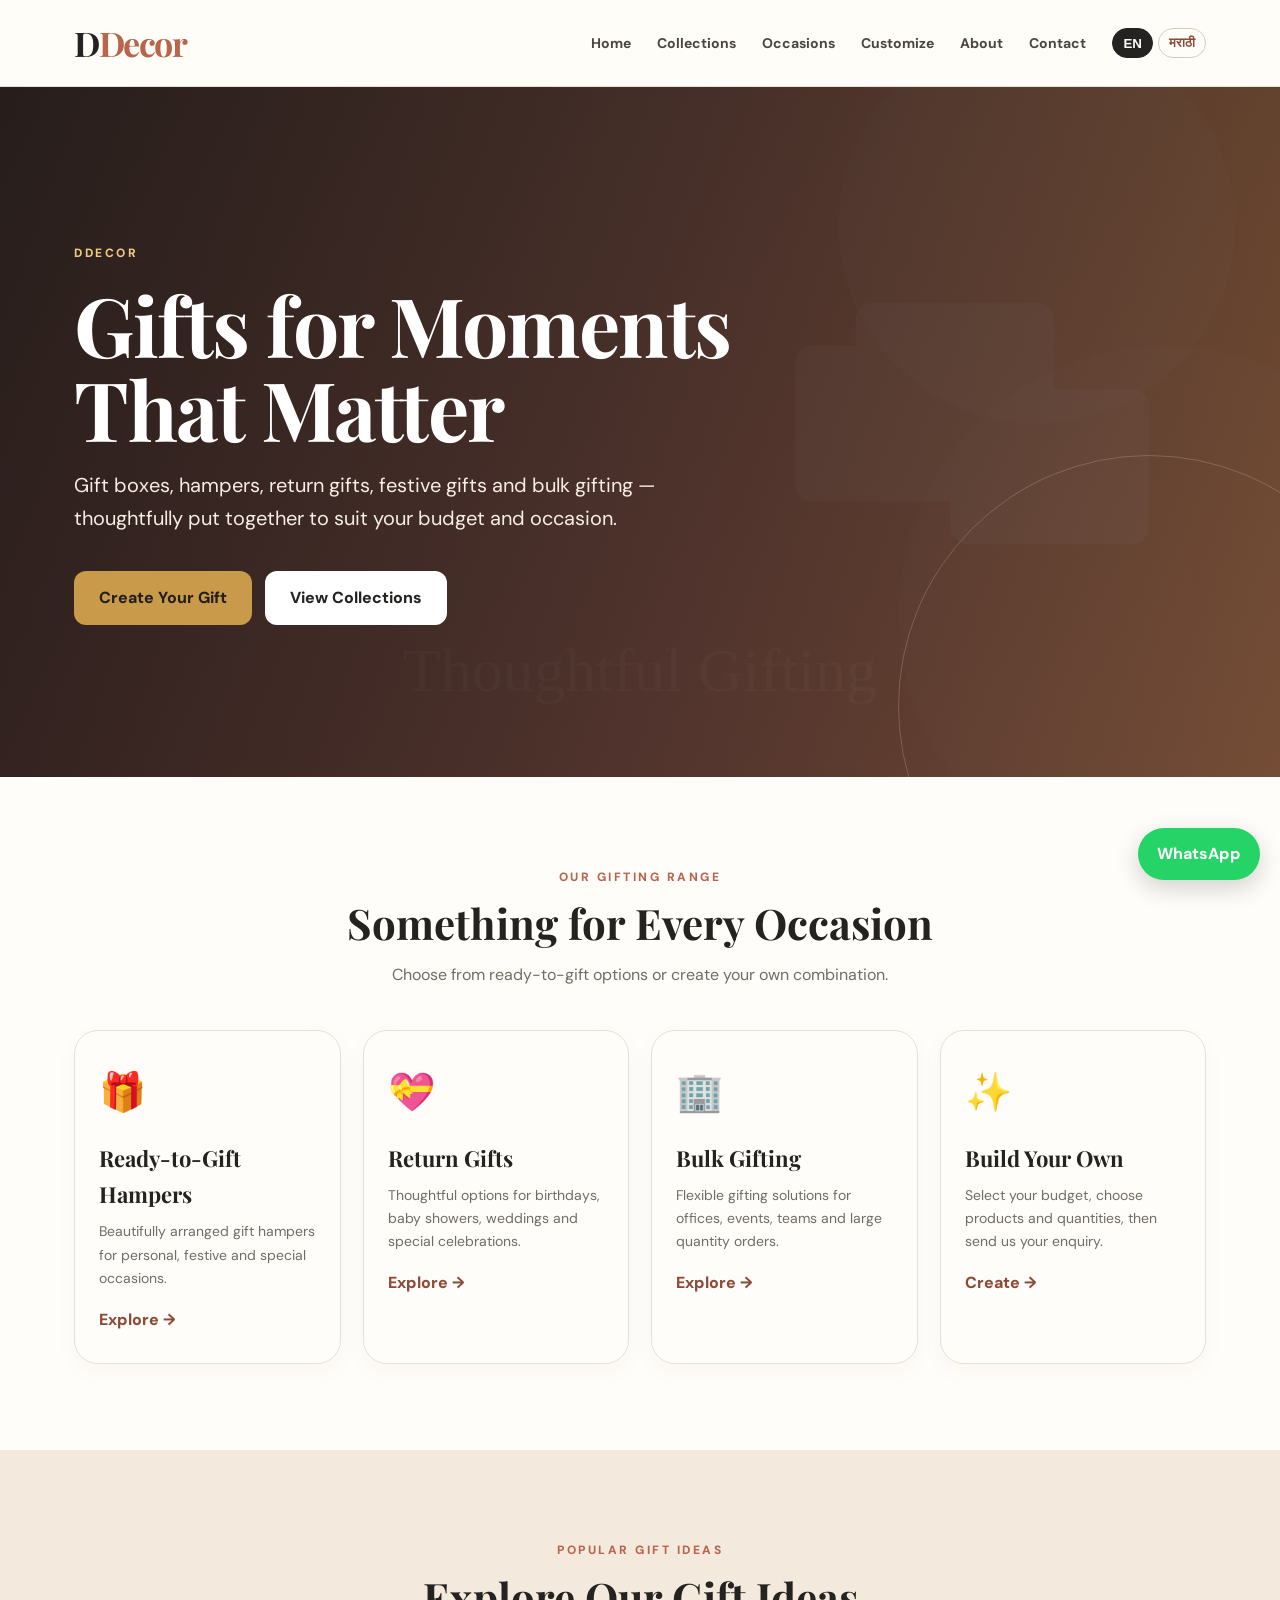
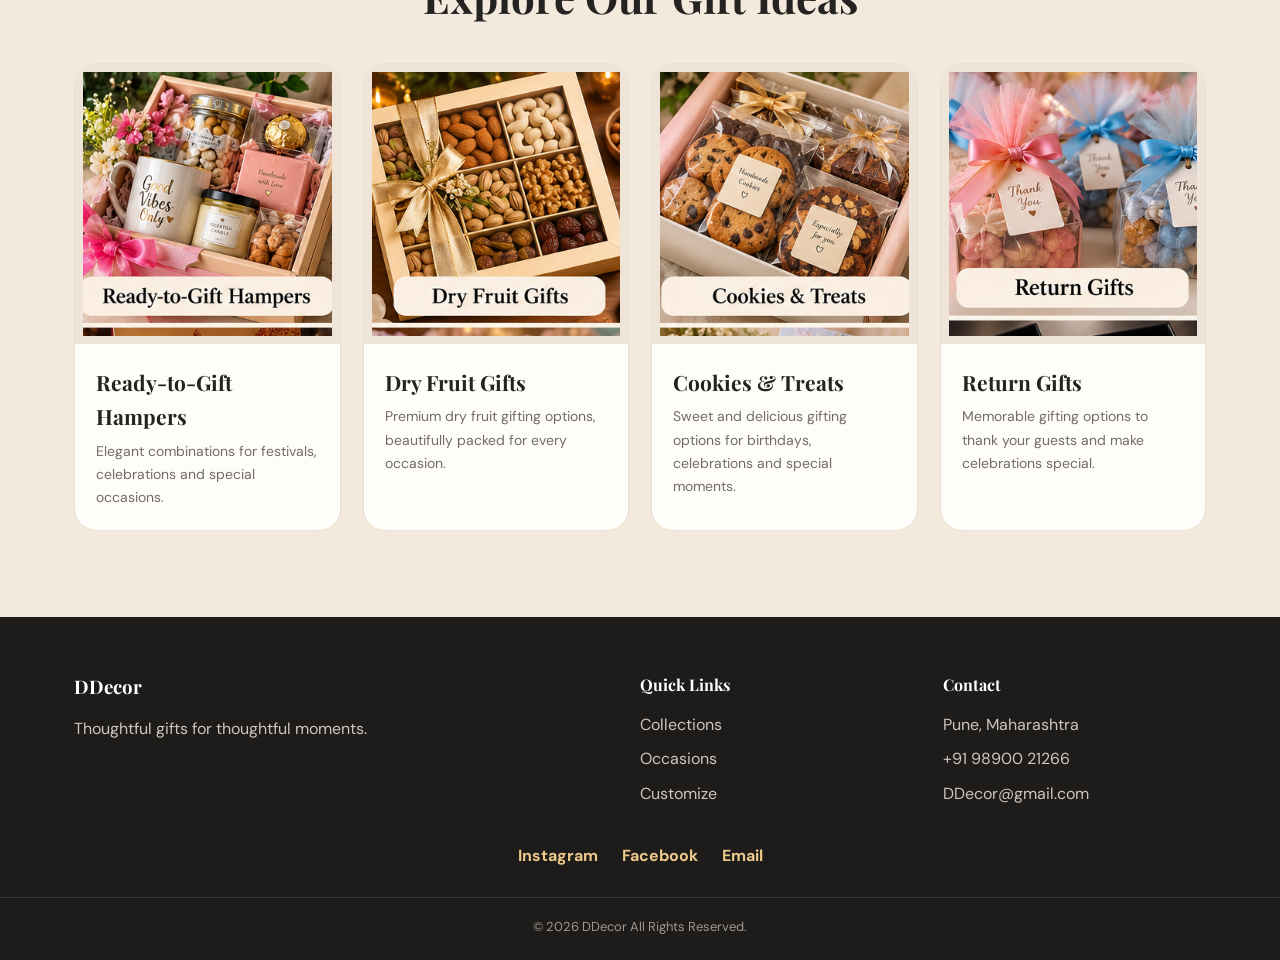
==== index.html @ 92866595 "Initial DforDecor website" ====
<!DOCTYPE html>
<html lang="en">

<head>
  <meta charset="UTF-8">
  <meta name="viewport" content="width=device-width, initial-scale=1.0">

  <title>DDecor | Thoughtful Gifting</title>

  <link rel="stylesheet" href="css/style.css">
</head>

<body>

<!-- ================= HEADER ================= -->

<header>
  <nav class="navbar">

    <a href="index.html" class="logo">
      <span class="brand-mark">D<span>Decor</span></span>
    </a>

    <button class="menu-btn" onclick="toggleMenu()">☰</button>

    <ul class="nav-links" id="navLinks">

      <li>
        <a
          href="index.html"
          data-en="Home"
          data-mr="मुख्यपृष्ठ">
          Home
        </a>
      </li>

      <li>
        <a
          href="collections.html"
          data-en="Collections"
          data-mr="गिफ्ट कलेक्शन">
          Collections
        </a>
      </li>

      <li>
        <a
          href="occasions.html"
          data-en="Occasions"
          data-mr="प्रसंगानुसार गिफ्ट्स">
          Occasions
        </a>
      </li>

      <li>
        <a
          href="customize.html"
          data-en="Customize"
          data-mr="तुमचा गिफ्ट तयार करा">
          Customize
        </a>
      </li>

      <li>
        <a
          href="about.html"
          data-en="About"
          data-mr="आमच्याबद्दल">
          About
        </a>
      </li>

      <li>
        <a
          href="contact.html"
          data-en="Contact"
          data-mr="संपर्क">
          Contact
        </a>
      </li>

      <li class="lang-switch">

        <button
          data-lang="en"
          onclick="setLanguage('en')">
          EN
        </button>

        <button
          data-lang="mr"
          onclick="setLanguage('mr')">
          मराठी
        </button>

      </li>

    </ul>

  </nav>
</header>


<!-- ================= HERO ================= -->

<section class="hero">

  <div class="hero-content">

    <span class="eyebrow light">
      DDecor
    </span>

    <h1
      data-en="Gifts for Moments That Matter"
      data-mr="प्रत्येक खास क्षणासाठी गिफ्ट्स">
      Gifts for Moments That Matter
    </h1>

    <p
      data-en="Gift boxes, hampers, return gifts, festive gifts and bulk gifting — thoughtfully put together to suit your budget and occasion."
      data-mr="गिफ्ट बॉक्स, हॅम्पर्स, रिटर्न गिफ्ट्स, सणासुदीचे गिफ्ट्स आणि बल्क गिफ्टिंग — तुमच्या बजेट आणि प्रसंगानुसार मनापासून तयार केलेले.">
      Gift boxes, hampers, return gifts, festive gifts and bulk gifting —
      thoughtfully put together to suit your budget and occasion.
    </p>

    <div class="buttons">

      <a
        href="customize.html"
        class="btn btn-gold"
        data-en="Create Your Gift"
        data-mr="तुमचा गिफ्ट तयार करा">
        Create Your Gift
      </a>

      <a
        href="collections.html"
        class="btn btn-light"
        data-en="View Collections"
        data-mr="कलेक्शन पहा">
        View Collections
      </a>

    </div>

  </div>

</section>


<!-- ================= GIFTING RANGE ================= -->

<section class="section white">

  <div class="container">

    <div class="section-heading">

      <span
        class="eyebrow"
        data-en="OUR GIFTING RANGE"
        data-mr="आमची गिफ्टिंग रेंज">
        OUR GIFTING RANGE
      </span>

      <h2
        data-en="Something for Every Occasion"
        data-mr="प्रत्येक प्रसंगासाठी खास पर्याय">
        Something for Every Occasion
      </h2>

      <p
        data-en="Choose from ready-to-gift options or create your own combination."
        data-mr="रेडी-टू-गिफ्ट पर्याय निवडा किंवा तुमचे स्वतःचे कॉम्बिनेशन तयार करा.">
        Choose from ready-to-gift options or create your own combination.
      </p>

    </div>


    <div class="card-grid four">


      <!-- READY HAMPERS -->

      <div class="category-card">

        <div class="icon">🎁</div>

        <h3
          data-en="Ready-to-Gift Hampers"
          data-mr="रेडी-टू-गिफ्ट हॅम्पर्स">
          Ready-to-Gift Hampers
        </h3>

        <p
          data-en="Beautifully arranged gift hampers for personal, festive and special occasions."
          data-mr="वैयक्तिक, सणासुदीच्या आणि खास प्रसंगांसाठी सुंदरपणे तयार केलेले गिफ्ट.">
          Beautifully arranged gift hampers for personal,
          festive and special occasions.
        </p>

        <a
          href="collections.html"
          data-en="Explore →"
          data-mr="पहा →">
          Explore →
        </a>

      </div>


      <!-- RETURN GIFTS -->

      <div class="category-card">

        <div class="icon">💝</div>

        <h3
          data-en="Return Gifts"
          data-mr="रिटर्न गिफ्ट्स">
          Return Gifts
        </h3>

        <p
          data-en="Thoughtful options for birthdays, baby showers, weddings and special celebrations."
          data-mr="वाढदिवस, डोहाळे जेवण, लग्न आणि खास समारंभांसाठी सुंदर पर्याय.">
          Thoughtful options for birthdays, baby showers,
          weddings and special celebrations.
        </p>

        <a
          href="occasions.html"
          data-en="Explore →"
          data-mr="पहा →">
          Explore →
        </a>

      </div>


      <!-- BULK GIFTING -->

      <div class="category-card">

        <div class="icon">🏢</div>

        <h3
          data-en="Bulk Gifting"
          data-mr="बल्क गिफ्टिंग">
          Bulk Gifting
        </h3>

        <p
          data-en="Flexible gifting solutions for offices, events, teams and large quantity orders."
          data-mr="ऑफिस, इव्हेंट्स आणि मोठ्या प्रमाणातील ऑर्डर्ससाठी गिफ्टिंग.">
          Flexible gifting solutions for offices, events,
          teams and large quantity orders.
        </p>

        <a
          href="occasions.html"
          data-en="Explore →"
          data-mr="पहा →">
          Explore →
        </a>

      </div>


      <!-- BUILD YOUR OWN -->

      <div class="category-card">

        <div class="icon">✨</div>

        <h3
          data-en="Build Your Own"
          data-mr="तुमचा गिफ्ट तयार करा">
          Build Your Own
        </h3>

        <p
          data-en="Select your budget, choose products and quantities, then send us your enquiry."
          data-mr="तुमचे बजेट निवडा, उत्पादने आणि संख्या ठरवा आणि आम्हाला पाठवा.">
          Select your budget, choose products and quantities,
          then send us your enquiry.
        </p>

        <a
          href="customize.html"
          data-en="Create →"
          data-mr="तयार करा →">
          Create →
        </a>

      </div>

    </div>

  </div>

</section>


<!-- ================= POPULAR GIFT IDEAS ================= -->

<section class="section beige">

  <div class="container">

    <div class="section-heading">

      <span
        class="eyebrow"
        data-en="POPULAR GIFT IDEAS"
        data-mr="लोकप्रिय गिफ्ट कल्पना">
        POPULAR GIFT IDEAS
      </span>

      <h2
        data-en="Explore Our Gift Ideas"
        data-mr="आमच्या गिफ्ट कल्पना पहा">
        Explore Our Gift Ideas
      </h2>

    </div>


    <div class="product-grid">


      <!-- HAMPERS -->

      <div class="product-card">

        <img
          src="images/01-ready-to-gift-hampers.png"
          alt="Ready-to-Gift Hampers">

        <div class="product-info">

          <h3
            data-en="Ready-to-Gift Hampers"
            data-mr="रेडी-टू-गिफ्ट हॅम्पर्स">
            Ready-to-Gift Hampers
          </h3>

          <p
            data-en="Elegant combinations for festivals, celebrations and special occasions."
            data-mr="सण, समारंभ आणि खास प्रसंगांसाठी आकर्षक गिफ्ट कॉम्बिनेशन्स.">
            Elegant combinations for festivals,
            celebrations and special occasions.
          </p>

        </div>

      </div>


      <!-- DRY FRUITS -->

      <div class="product-card">

        <img
          src="images/02-dry-fruit-gifts.png"
          alt="Dry Fruit Gifts">

        <div class="product-info">

          <h3
            data-en="Dry Fruit Gifts"
            data-mr="ड्राय फ्रूट गिफ्ट्स">
            Dry Fruit Gifts
          </h3>

          <p
            data-en="Premium dry fruit gifting options, beautifully packed for every occasion."
            data-mr="प्रत्येक प्रसंगासाठी सुंदर पॅक केलेले प्रीमियम ड्राय फ्रूट गिफ्ट्स.">
            Premium dry fruit gifting options,
            beautifully packed for every occasion.
          </p>

        </div>

      </div>


      <!-- COOKIES -->

      <div class="product-card">

        <img
          src="images/04-cookies-treats.png"
          alt="Cookies and Treats">

        <div class="product-info">

          <h3
            data-en="Cookies & Treats"
            data-mr="कुकीज आणि ट्रीट्स">
            Cookies & Treats
          </h3>

          <p
            data-en="Sweet and delicious gifting options for birthdays, celebrations and special moments."
            data-mr="वाढदिवस, समारंभ आणि खास क्षणांसाठी स्वादिष्ट गिफ्टिंग पर्याय.">
            Sweet and delicious gifting options
            for birthdays, celebrations and special moments.
          </p>

        </div>

      </div>


      <!-- RETURN GIFTS -->

      <div class="product-card">

        <img
          src="images/06-return-gifts.png"
          alt="Return Gifts">

        <div class="product-info">

          <h3
            data-en="Return Gifts"
            data-mr="रिटर्न गिफ्ट्स">
            Return Gifts
          </h3>

          <p
            data-en="Memorable gifting options to thank your guests and make celebrations special."
            data-mr="पाहुण्यांचे आभार मानण्यासाठी आणि समारंभ खास बनवण्यासाठी सुंदर रिटर्न गिफ्ट्स.">
            Memorable gifting options to thank your guests
            and make celebrations special.
          </p>

        </div>

      </div>

    </div>

  </div>

</section>


<!-- ================= FOOTER ================= -->

<footer>

  <div class="container footer-grid">


    <div>

      <h3>DDecor</h3>

      <p
        data-en="Thoughtful gifts for thoughtful moments."
        data-mr="मनापासून निवडलेल्या भेटवस्तू, खास क्षणांसाठी.">
        Thoughtful gifts for thoughtful moments.
      </p>

    </div>


    <div>

      <h4
        data-en="Quick Links"
        data-mr="महत्त्वाच्या लिंक">
        Quick Links
      </h4>

      <a
        href="collections.html"
        data-en="Collections"
        data-mr="गिफ्ट कलेक्शन">
        Collections
      </a>

      <a
        href="occasions.html"
        data-en="Occasions"
        data-mr="प्रसंगानुसार गिफ्ट्स">
        Occasions
      </a>

      <a
        href="customize.html"
        data-en="Customize"
        data-mr="कस्टम गिफ्ट">
        Customize
      </a>

    </div>


    <div>

      <h4
        data-en="Contact"
        data-mr="संपर्क">
        Contact
      </h4>

      <p
        data-en="Pune, Maharashtra"
        data-mr="पुणे, महाराष्ट्र">
        Pune, Maharashtra
      </p>

      <p>
        <a href="tel:+919890021266">
          +91 98900 21266
        </a>
      </p>

      <p>
        <a href="mailto:DDecor@gmail.com">
          DDecor@gmail.com
        </a>
      </p>

    </div>

  </div>


  <div class="social-links">

    <a
      href="https://www.instagram.com/"
      target="_blank"
      rel="noopener">
      Instagram
    </a>

    <a
      href="https://www.facebook.com/"
      target="_blank"
      rel="noopener">
      Facebook
    </a>

    <a href="mailto:DDecor@gmail.com">
      Email
    </a>

  </div>


  <div class="footer-bottom">

    © 2026 DDecor
    <span
      data-en="All Rights Reserved."
      data-mr="सर्व हक्क राखीव.">
      All Rights Reserved.
    </span>

  </div>

</footer>


<!-- ================= WHATSAPP ================= -->

<a
  class="whatsapp"
  href="https://wa.me/919890021266"
  target="_blank"
  rel="noopener">
  WhatsApp
</a>


<script src="js/script.js"></script>

</body>
</html>
---- css/style.css ----
@import url('https://fonts.googleapis.com/css2?family=DM+Sans:wght@400;500;600;700&family=Playfair+Display:wght@500;600;700&display=swap');
:root{--ink:#242321;--muted:#716d66;--cream:#fbf7ef;--paper:#fffdf9;--clay:#b9654b;--clay-dark:#8e4937;--gold:#c99a4a;--line:#e9dfd2;--shadow:0 18px 45px rgba(48,35,25,.09)}
*{box-sizing:border-box;margin:0;padding:0}html{scroll-behavior:smooth}body{font-family:'DM Sans',Arial,sans-serif;background:var(--cream);color:var(--ink);line-height:1.65}img{max-width:100%;display:block}a{text-decoration:none;color:inherit}.container{max-width:1180px;margin:auto;padding:0 24px}.center{text-align:center}.narrow{max-width:820px}
header{position:sticky;top:0;z-index:1000;background:rgba(255,253,249,.94);backdrop-filter:blur(14px);border-bottom:1px solid var(--line)}.navbar{max-width:1180px;margin:auto;padding:15px 24px;display:flex;align-items:center;justify-content:space-between}.logo{display:flex;align-items:center}.brand-mark{font-family:'Playfair Display',serif;font-size:34px;font-weight:700;letter-spacing:-1.5px;color:var(--ink)}.brand-mark span{color:var(--clay)}.nav-links{display:flex;gap:26px;align-items:center;list-style:none}.nav-links a{font-size:14px;font-weight:700;color:#494640}.nav-links a:hover{color:var(--clay)}.menu-btn{display:none;border:0;background:none;font-size:26px;color:var(--ink)}.lang-switch{display:flex;gap:5px}.lang-switch button{border:1px solid #d9cbbb;background:transparent;color:var(--clay-dark);padding:6px 10px;border-radius:999px;font-weight:700;cursor:pointer}.lang-switch button.active{background:var(--ink);color:#fff;border-color:var(--ink)}
.hero,.page-hero{position:relative;overflow:hidden;background:linear-gradient(120deg,rgba(30,27,23,.9),rgba(86,50,40,.75)),url('../images/hero.svg') center/cover}.hero{min-height:690px;display:flex;align-items:center}.hero:after{content:'';position:absolute;right:-120px;bottom:-180px;width:500px;height:500px;border:1px solid rgba(255,255,255,.18);border-radius:50%}.hero-content{position:relative;z-index:1;max-width:1180px;width:100%;margin:auto;padding:90px 24px;color:#fff}.hero h1,.page-hero h1{font-family:'Playfair Display',serif;letter-spacing:-1.5px}.hero h1{font-size:clamp(48px,7vw,82px);line-height:1.02;max-width:820px;margin:18px 0}.hero p{font-size:20px;max-width:680px;color:#f6eee5}.hero h3{margin-top:18px;color:#f1cf91}.page-hero{min-height:330px;display:flex;align-items:center;justify-content:center;text-align:center;color:#fff;padding:60px 20px}.page-hero h1{font-size:clamp(40px,6vw,68px);line-height:1.08;margin:12px auto}.page-hero p{font-size:18px;max-width:760px;margin:auto;color:#f4e9df}.eyebrow{font-size:12px;letter-spacing:2.5px;font-weight:800;color:var(--clay);text-transform:uppercase}.eyebrow.light{color:#efc984}
.section{padding:86px 0}.white{background:var(--paper)}.beige{background:#f3e9dc}.section-heading{text-align:center;margin-bottom:42px}.section-heading h2,.section h2{font-family:'Playfair Display',serif;color:var(--ink);font-size:42px;line-height:1.15;margin:10px 0 14px}.section-heading p{color:var(--muted);max-width:760px;margin:auto}.large-text{font-size:19px;color:var(--muted)}
.buttons{display:flex;gap:13px;flex-wrap:wrap;margin-top:28px}.btn{display:inline-flex;align-items:center;justify-content:center;gap:8px;padding:13px 24px;border-radius:12px;font-weight:800;border:1px solid transparent;cursor:pointer;margin-top:8px}.btn-primary{background:var(--ink);color:#fff}.btn-gold{background:var(--gold);color:#241f18}.btn-light{background:#fff;color:var(--ink)}.btn:hover{transform:translateY(-1px)}
.card-grid{display:grid;gap:22px}.four{grid-template-columns:repeat(4,1fr)}.three{grid-template-columns:repeat(3,1fr)}.category-card{background:var(--paper);padding:30px 24px;border:1px solid var(--line);border-radius:24px;min-height:220px;box-shadow:0 8px 24px rgba(50,35,20,.03);transition:.25s}.category-card:hover{transform:translateY(-5px);box-shadow:var(--shadow)}.category-card .icon{font-size:38px;margin-bottom:16px}.category-card h3{font-family:'Playfair Display',serif;font-size:22px;margin-bottom:8px}.category-card p{color:var(--muted);font-size:14px}.category-card a{display:inline-block;margin-top:17px;color:var(--clay-dark);font-weight:800}
.product-grid{display:grid;grid-template-columns:repeat(4,1fr);gap:22px}.product-card{background:var(--paper);border:1px solid var(--line);border-radius:22px;overflow:hidden}.product-card img{height:280px;width:100%;object-fit:cover;background:#eee4d7;padding:8px}.product-info{padding:21px}.product-info h3{font-family:'Playfair Display',serif;font-size:21px}.product-info p{color:var(--muted);font-size:14px;margin-top:6px}.product-info strong{display:block;color:var(--clay-dark);font-size:20px;margin-top:13px}
.dark-section{background:#25221f;color:#fff;padding:86px 0}.dark-section h2{font-family:'Playfair Display',serif;color:#fff;font-size:44px;margin:12px 0}.dark-section p{color:#d9d0c8}.two-column{display:grid;grid-template-columns:1.2fr .8fr;gap:55px;align-items:center}.highlight-box{background:#302c28;border:1px solid #4a433d;border-radius:24px;padding:30px}.highlight-box li{margin:10px 0;color:#eee4dc}
.budget-grid{display:grid;grid-template-columns:repeat(7,1fr);gap:12px}.budget-card{background:var(--paper);border:1px solid var(--line);border-radius:18px;padding:22px 10px;text-align:center;cursor:pointer;transition:.2s}.budget-card:hover{border-color:var(--clay)}.budget-card.active{background:var(--clay);color:#fff;border-color:var(--clay);box-shadow:0 12px 25px rgba(142,73,55,.2)}.budget-card h3{font-family:'Playfair Display',serif;font-size:25px;color:var(--clay-dark)}.budget-card.active h3,.budget-card.active p{color:#fff}.budget-card p{font-size:12px;color:var(--muted);margin-top:3px}.selected-budget{background:#2b2723;color:#fff;border-radius:16px;padding:18px 22px;text-align:center;margin-bottom:34px}.selected-budget b{color:#f2c87e;font-size:22px}.product-selection-grid{display:grid;grid-template-columns:repeat(4,1fr);gap:20px}.gift-product{background:var(--paper);border:2px solid transparent;border-radius:20px;padding:13px;text-align:center;cursor:pointer;transition:.2s}.gift-product:hover{transform:translateY(-3px);border-color:#dbc5a9}.gift-product.selected{border-color:var(--clay);box-shadow:0 12px 28px rgba(142,73,55,.12)}.gift-product img{height:170px;width:100%;object-fit:cover;border-radius:13px;background:#eee4d7;margin-bottom:12px}.gift-product h3{font-family:'Playfair Display',serif;font-size:19px}.gift-product strong{color:var(--clay-dark);display:block;margin-top:3px}
.selected-products-wrapper{margin-top:30px;background:var(--paper);border:1px solid var(--line);border-radius:22px;padding:24px}.cart-title{display:flex;align-items:center;justify-content:space-between;border-bottom:1px solid var(--line);padding-bottom:14px;margin-bottom:10px}.cart-title h3{font-family:'Playfair Display',serif;font-size:24px}.cart-title span{font-size:13px;color:var(--muted)}.cart-row{display:grid;grid-template-columns:1fr auto auto auto;gap:16px;align-items:center;padding:15px 0;border-bottom:1px solid var(--line)}.cart-row:last-child{border-bottom:0}.cart-name strong{display:block}.cart-name small{color:var(--muted)}.qty-control{display:flex;align-items:center;gap:10px}.qty-control button{width:32px;height:32px;border:1px solid #d7c8b8;border-radius:50%;background:#fff;cursor:pointer;font-size:19px}.qty-control span{min-width:22px;text-align:center;font-weight:800}.cart-price{font-weight:800;color:var(--clay-dark)}.remove-btn{border:0;background:none;color:#a33d2a;cursor:pointer;font-weight:700}
.summary{background:var(--paper);border:1px solid var(--line);border-radius:22px;padding:27px;box-shadow:0 10px 30px rgba(40,30,20,.04)}.summary p,.summary>div{margin:9px 0}.remaining.good{color:#287a42}.remaining.over{color:#b3261e}.action-buttons{display:flex;gap:12px;flex-wrap:wrap;margin-top:20px}.form-card{background:var(--paper);padding:38px;border:1px solid var(--line);border-radius:26px;box-shadow:var(--shadow);max-width:850px;margin:auto}form label,.form-card label{display:block;margin-top:16px;margin-bottom:6px;font-weight:700}input,select,textarea{width:100%;padding:13px 14px;border:1px solid #d8cdbf;border-radius:10px;background:#fff;font:inherit;color:var(--ink)}textarea{min-height:120px;resize:vertical}.status{text-align:center;margin-top:14px;font-weight:700}
footer{background:#1e1c1a;color:#fff;padding:55px 0 22px}.footer-grid{display:grid;grid-template-columns:2fr 1fr 1fr;gap:40px}.footer-grid h3,.footer-grid h4{font-family:'Playfair Display',serif;margin-bottom:13px}.footer-grid p,.footer-grid a{color:#cfc5bc}.footer-grid a{display:block;margin:8px 0}.social-links{display:flex;justify-content:center;gap:24px;margin:28px 0 0}.social-links a{color:#edca8a;font-weight:700}.footer-bottom{border-top:1px solid #3d3834;margin-top:28px;padding-top:18px;text-align:center;color:#9e968f;font-size:13px}.whatsapp{position:fixed;right:20px;bottom:20px;background:#25d366;color:#fff;padding:13px 19px;border-radius:999px;font-weight:800;z-index:1000;box-shadow:0 8px 25px rgba(0,0,0,.18)}
@media(max-width:1000px){.budget-grid{grid-template-columns:repeat(4,1fr)}.four,.product-grid,.product-selection-grid{grid-template-columns:repeat(2,1fr)}.two-column{grid-template-columns:1fr}.nav-links{gap:15px}}
@media(max-width:700px){.navbar{padding:13px 18px}.brand-mark{font-size:30px}.menu-btn{display:block}.nav-links{display:none;position:absolute;left:0;right:0;top:68px;background:var(--paper);flex-direction:column;padding:20px;gap:14px;border-bottom:1px solid var(--line)}.nav-links.active{display:flex}.hero{min-height:600px}.hero-content{padding:75px 20px}.hero h1{font-size:48px}.section{padding:62px 0}.section-heading h2,.section h2{font-size:33px}.container{padding:0 18px}.four,.three,.product-grid,.product-selection-grid,.budget-grid,.footer-grid{grid-template-columns:1fr}.cart-row{grid-template-columns:1fr auto}.cart-price{grid-column:2}.remove-btn{grid-column:2}.form-card{padding:25px 18px}.action-buttons .btn{width:100%}}
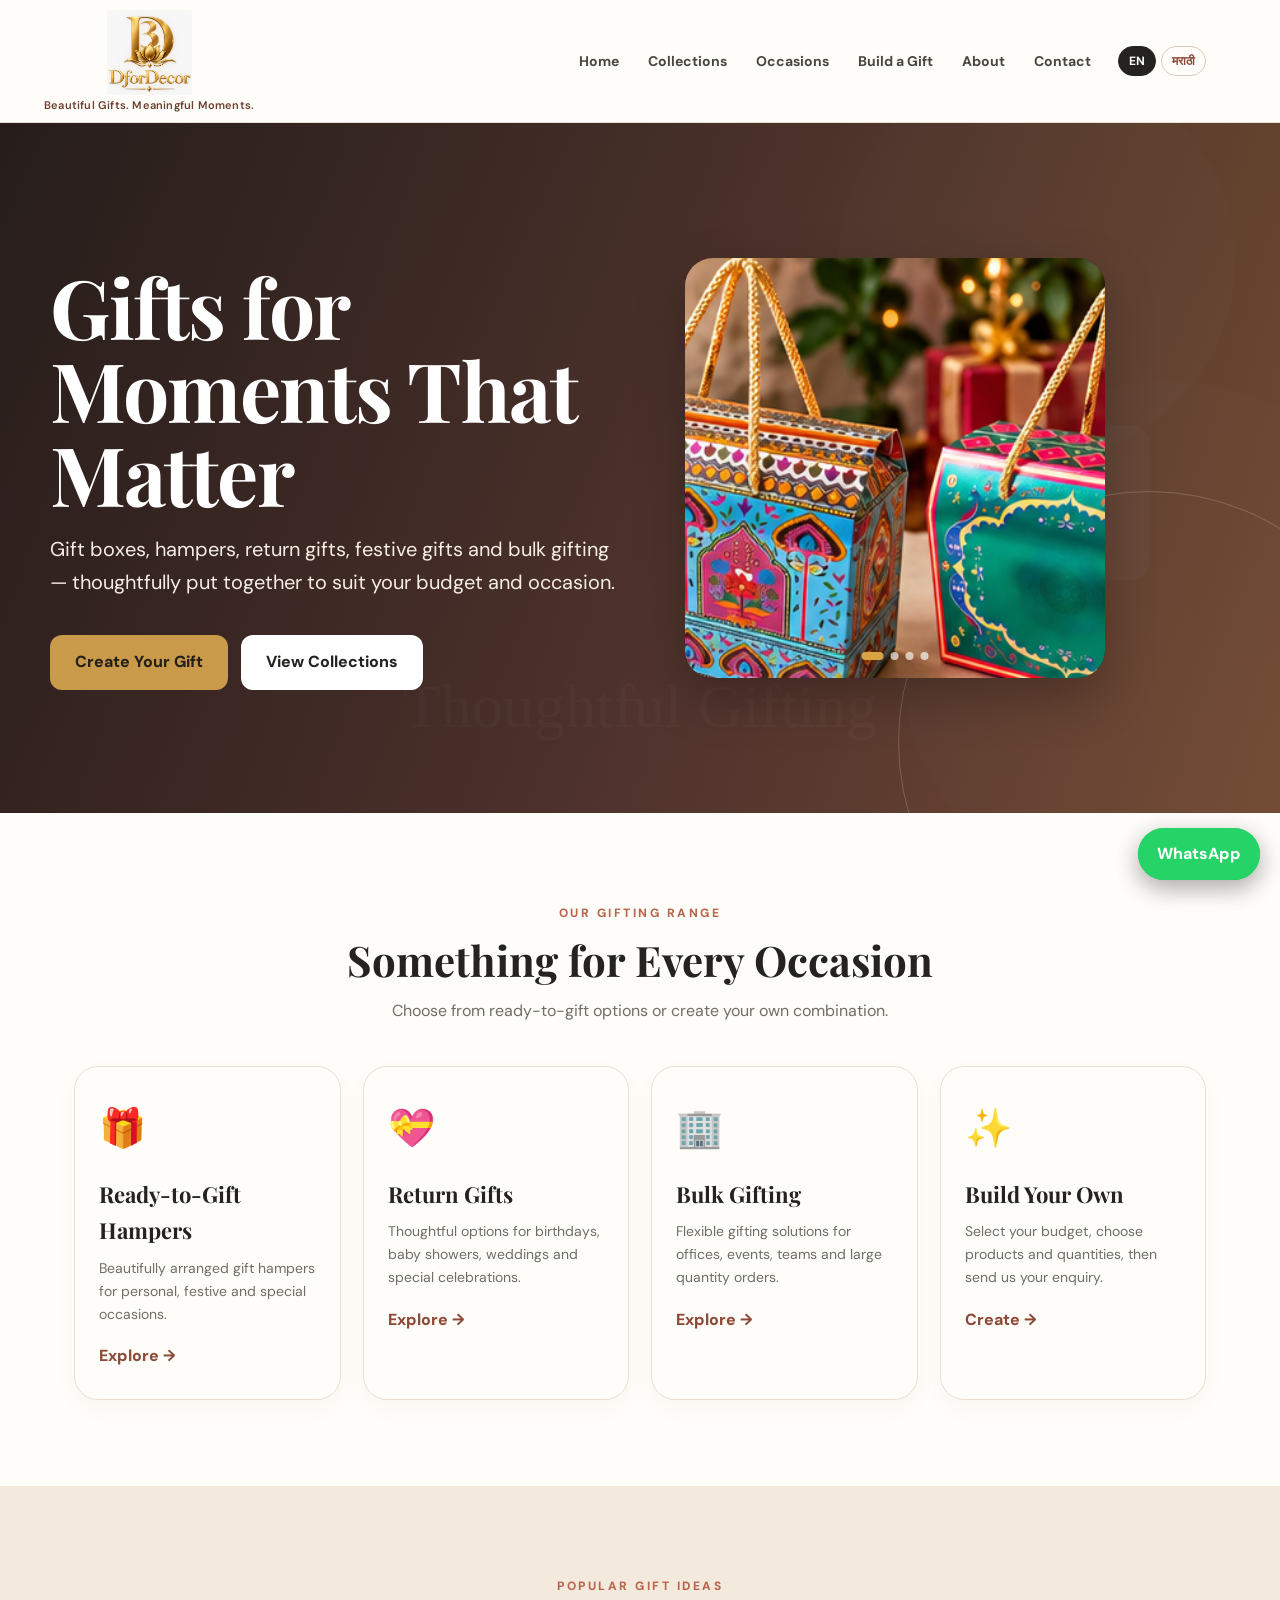
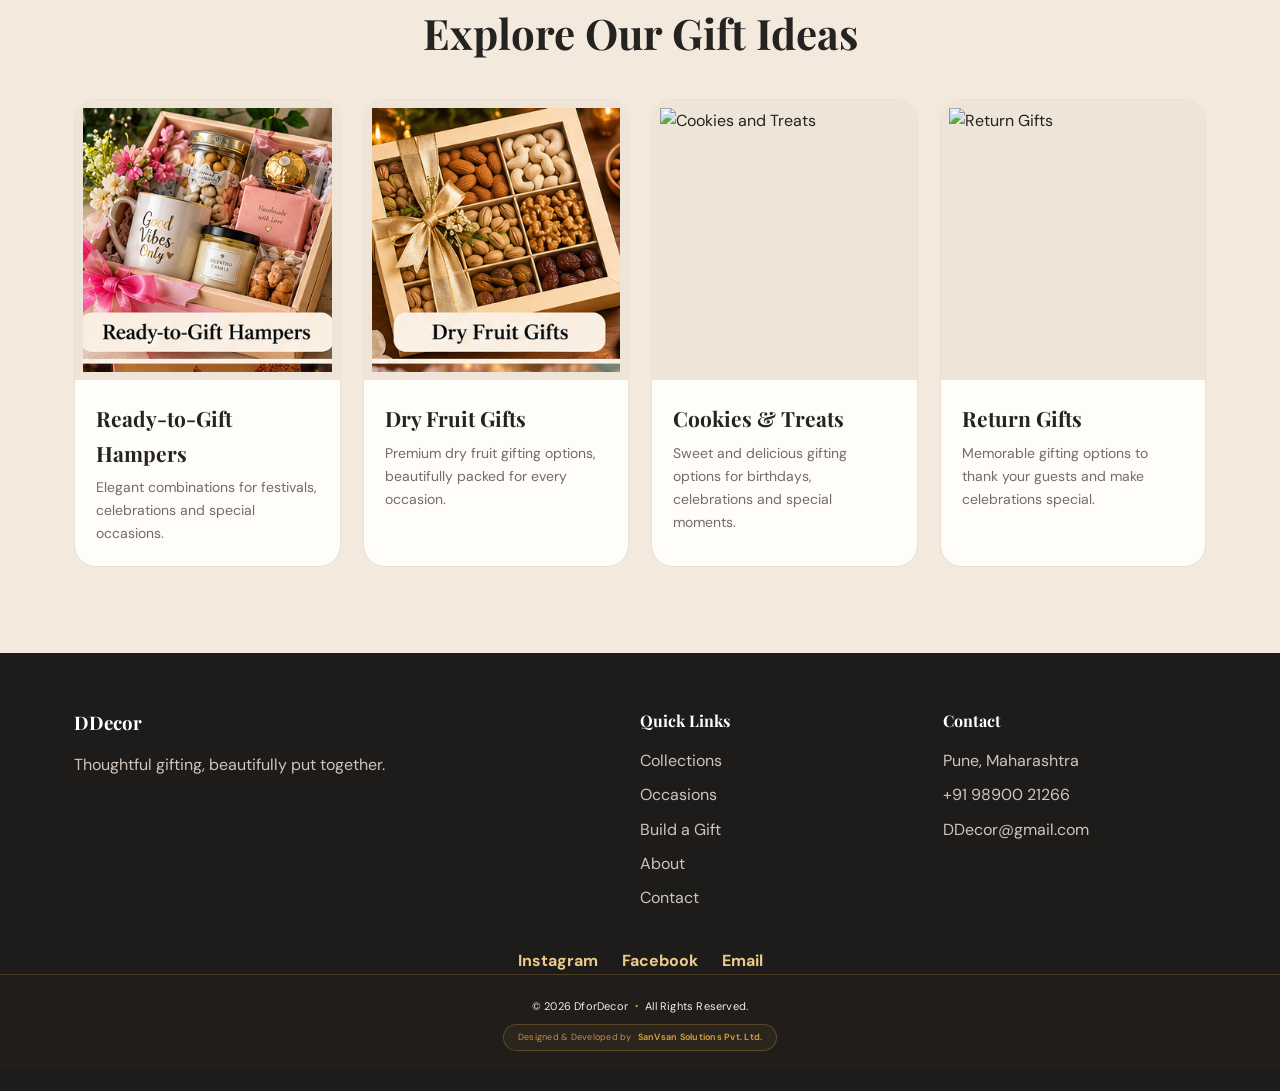
==== commit 95c72b9c: "Update DforDecor website pages, components, styling and assets" ====
--- a/index.html
+++ b/index.html
@@ -14,102 +14,16 @@
 
 <!-- ================= HEADER ================= -->
 
-<header>
-  <nav class="navbar">
-
-    <a href="index.html" class="logo">
-      <span class="brand-mark">D<span>Decor</span></span>
-    </a>
-
-    <button class="menu-btn" onclick="toggleMenu()">☰</button>
-
-    <ul class="nav-links" id="navLinks">
-
-      <li>
-        <a
-          href="index.html"
-          data-en="Home"
-          data-mr="मुख्यपृष्ठ">
-          Home
-        </a>
-      </li>
-
-      <li>
-        <a
-          href="collections.html"
-          data-en="Collections"
-          data-mr="गिफ्ट कलेक्शन">
-          Collections
-        </a>
-      </li>
-
-      <li>
-        <a
-          href="occasions.html"
-          data-en="Occasions"
-          data-mr="प्रसंगानुसार गिफ्ट्स">
-          Occasions
-        </a>
-      </li>
-
-      <li>
-        <a
-          href="customize.html"
-          data-en="Customize"
-          data-mr="तुमचा गिफ्ट तयार करा">
-          Customize
-        </a>
-      </li>
-
-      <li>
-        <a
-          href="about.html"
-          data-en="About"
-          data-mr="आमच्याबद्दल">
-          About
-        </a>
-      </li>
-
-      <li>
-        <a
-          href="contact.html"
-          data-en="Contact"
-          data-mr="संपर्क">
-          Contact
-        </a>
-      </li>
-
-      <li class="lang-switch">
-
-        <button
-          data-lang="en"
-          onclick="setLanguage('en')">
-          EN
-        </button>
-
-        <button
-          data-lang="mr"
-          onclick="setLanguage('mr')">
-          मराठी
-        </button>
-
-      </li>
-
-    </ul>
-
-  </nav>
-</header>
+<!-- COMMON HEADER -->
+<div id="site-header"></div>
 
 
 <!-- ================= HERO ================= -->
+<!-- ================= HERO ================= -->
 
 <section class="hero">
 
   <div class="hero-content">
-
-    <span class="eyebrow light">
-      DDecor
-    </span>
 
     <h1
       data-en="Gifts for Moments That Matter"
@@ -146,6 +60,46 @@
 
   </div>
 
+
+  <!-- HERO PHOTO SLIDESHOW -->
+
+  <div class="hero-image-tile">
+
+    <div class="hero-slideshow">
+
+      <img
+        src="images/gift1.png"
+        alt="DforDecor Gift Collection"
+        class="slide active">
+
+      <img
+        src="images/gift2.png"
+        alt="DforDecor Gift Collection"
+        class="slide">
+
+      <img
+        src="images/gift3.png"
+        alt="DforDecor Gift Collection"
+        class="slide">
+
+      <img
+        src="images/gift4.png"
+        alt="DforDecor Gift Collection"
+        class="slide">
+
+    </div>
+
+    <div class="slide-dots">
+
+      <span class="dot active"></span>
+      <span class="dot"></span>
+      <span class="dot"></span>
+      <span class="dot"></span>
+
+    </div>
+
+  </div>
+
 </section>
 
 
@@ -451,122 +405,8 @@
 
 <!-- ================= FOOTER ================= -->
 
-<footer>
-
-  <div class="container footer-grid">
-
-
-    <div>
-
-      <h3>DDecor</h3>
-
-      <p
-        data-en="Thoughtful gifts for thoughtful moments."
-        data-mr="मनापासून निवडलेल्या भेटवस्तू, खास क्षणांसाठी.">
-        Thoughtful gifts for thoughtful moments.
-      </p>
-
-    </div>
-
-
-    <div>
-
-      <h4
-        data-en="Quick Links"
-        data-mr="महत्त्वाच्या लिंक">
-        Quick Links
-      </h4>
-
-      <a
-        href="collections.html"
-        data-en="Collections"
-        data-mr="गिफ्ट कलेक्शन">
-        Collections
-      </a>
-
-      <a
-        href="occasions.html"
-        data-en="Occasions"
-        data-mr="प्रसंगानुसार गिफ्ट्स">
-        Occasions
-      </a>
-
-      <a
-        href="customize.html"
-        data-en="Customize"
-        data-mr="कस्टम गिफ्ट">
-        Customize
-      </a>
-
-    </div>
-
-
-    <div>
-
-      <h4
-        data-en="Contact"
-        data-mr="संपर्क">
-        Contact
-      </h4>
-
-      <p
-        data-en="Pune, Maharashtra"
-        data-mr="पुणे, महाराष्ट्र">
-        Pune, Maharashtra
-      </p>
-
-      <p>
-        <a href="tel:+919890021266">
-          +91 98900 21266
-        </a>
-      </p>
-
-      <p>
-        <a href="mailto:DDecor@gmail.com">
-          DDecor@gmail.com
-        </a>
-      </p>
-
-    </div>
-
-  </div>
-
-
-  <div class="social-links">
-
-    <a
-      href="https://www.instagram.com/"
-      target="_blank"
-      rel="noopener">
-      Instagram
-    </a>
-
-    <a
-      href="https://www.facebook.com/"
-      target="_blank"
-      rel="noopener">
-      Facebook
-    </a>
-
-    <a href="mailto:DDecor@gmail.com">
-      Email
-    </a>
-
-  </div>
-
-
-  <div class="footer-bottom">
-
-    © 2026 DDecor
-    <span
-      data-en="All Rights Reserved."
-      data-mr="सर्व हक्क राखीव.">
-      All Rights Reserved.
-    </span>
-
-  </div>
-
-</footer>
+<!-- COMMON FOOTER -->
+<div id="site-footer"></div>
 
 
 <!-- ================= WHATSAPP ================= -->
--- a/css/style.css
+++ b/css/style.css
@@ -1,16 +1,1925 @@
 @import url('https://fonts.googleapis.com/css2?family=DM+Sans:wght@400;500;600;700&family=Playfair+Display:wght@500;600;700&display=swap');
-:root{--ink:#242321;--muted:#716d66;--cream:#fbf7ef;--paper:#fffdf9;--clay:#b9654b;--clay-dark:#8e4937;--gold:#c99a4a;--line:#e9dfd2;--shadow:0 18px 45px rgba(48,35,25,.09)}
-*{box-sizing:border-box;margin:0;padding:0}html{scroll-behavior:smooth}body{font-family:'DM Sans',Arial,sans-serif;background:var(--cream);color:var(--ink);line-height:1.65}img{max-width:100%;display:block}a{text-decoration:none;color:inherit}.container{max-width:1180px;margin:auto;padding:0 24px}.center{text-align:center}.narrow{max-width:820px}
-header{position:sticky;top:0;z-index:1000;background:rgba(255,253,249,.94);backdrop-filter:blur(14px);border-bottom:1px solid var(--line)}.navbar{max-width:1180px;margin:auto;padding:15px 24px;display:flex;align-items:center;justify-content:space-between}.logo{display:flex;align-items:center}.brand-mark{font-family:'Playfair Display',serif;font-size:34px;font-weight:700;letter-spacing:-1.5px;color:var(--ink)}.brand-mark span{color:var(--clay)}.nav-links{display:flex;gap:26px;align-items:center;list-style:none}.nav-links a{font-size:14px;font-weight:700;color:#494640}.nav-links a:hover{color:var(--clay)}.menu-btn{display:none;border:0;background:none;font-size:26px;color:var(--ink)}.lang-switch{display:flex;gap:5px}.lang-switch button{border:1px solid #d9cbbb;background:transparent;color:var(--clay-dark);padding:6px 10px;border-radius:999px;font-weight:700;cursor:pointer}.lang-switch button.active{background:var(--ink);color:#fff;border-color:var(--ink)}
-.hero,.page-hero{position:relative;overflow:hidden;background:linear-gradient(120deg,rgba(30,27,23,.9),rgba(86,50,40,.75)),url('../images/hero.svg') center/cover}.hero{min-height:690px;display:flex;align-items:center}.hero:after{content:'';position:absolute;right:-120px;bottom:-180px;width:500px;height:500px;border:1px solid rgba(255,255,255,.18);border-radius:50%}.hero-content{position:relative;z-index:1;max-width:1180px;width:100%;margin:auto;padding:90px 24px;color:#fff}.hero h1,.page-hero h1{font-family:'Playfair Display',serif;letter-spacing:-1.5px}.hero h1{font-size:clamp(48px,7vw,82px);line-height:1.02;max-width:820px;margin:18px 0}.hero p{font-size:20px;max-width:680px;color:#f6eee5}.hero h3{margin-top:18px;color:#f1cf91}.page-hero{min-height:330px;display:flex;align-items:center;justify-content:center;text-align:center;color:#fff;padding:60px 20px}.page-hero h1{font-size:clamp(40px,6vw,68px);line-height:1.08;margin:12px auto}.page-hero p{font-size:18px;max-width:760px;margin:auto;color:#f4e9df}.eyebrow{font-size:12px;letter-spacing:2.5px;font-weight:800;color:var(--clay);text-transform:uppercase}.eyebrow.light{color:#efc984}
-.section{padding:86px 0}.white{background:var(--paper)}.beige{background:#f3e9dc}.section-heading{text-align:center;margin-bottom:42px}.section-heading h2,.section h2{font-family:'Playfair Display',serif;color:var(--ink);font-size:42px;line-height:1.15;margin:10px 0 14px}.section-heading p{color:var(--muted);max-width:760px;margin:auto}.large-text{font-size:19px;color:var(--muted)}
-.buttons{display:flex;gap:13px;flex-wrap:wrap;margin-top:28px}.btn{display:inline-flex;align-items:center;justify-content:center;gap:8px;padding:13px 24px;border-radius:12px;font-weight:800;border:1px solid transparent;cursor:pointer;margin-top:8px}.btn-primary{background:var(--ink);color:#fff}.btn-gold{background:var(--gold);color:#241f18}.btn-light{background:#fff;color:var(--ink)}.btn:hover{transform:translateY(-1px)}
-.card-grid{display:grid;gap:22px}.four{grid-template-columns:repeat(4,1fr)}.three{grid-template-columns:repeat(3,1fr)}.category-card{background:var(--paper);padding:30px 24px;border:1px solid var(--line);border-radius:24px;min-height:220px;box-shadow:0 8px 24px rgba(50,35,20,.03);transition:.25s}.category-card:hover{transform:translateY(-5px);box-shadow:var(--shadow)}.category-card .icon{font-size:38px;margin-bottom:16px}.category-card h3{font-family:'Playfair Display',serif;font-size:22px;margin-bottom:8px}.category-card p{color:var(--muted);font-size:14px}.category-card a{display:inline-block;margin-top:17px;color:var(--clay-dark);font-weight:800}
-.product-grid{display:grid;grid-template-columns:repeat(4,1fr);gap:22px}.product-card{background:var(--paper);border:1px solid var(--line);border-radius:22px;overflow:hidden}.product-card img{height:280px;width:100%;object-fit:cover;background:#eee4d7;padding:8px}.product-info{padding:21px}.product-info h3{font-family:'Playfair Display',serif;font-size:21px}.product-info p{color:var(--muted);font-size:14px;margin-top:6px}.product-info strong{display:block;color:var(--clay-dark);font-size:20px;margin-top:13px}
-.dark-section{background:#25221f;color:#fff;padding:86px 0}.dark-section h2{font-family:'Playfair Display',serif;color:#fff;font-size:44px;margin:12px 0}.dark-section p{color:#d9d0c8}.two-column{display:grid;grid-template-columns:1.2fr .8fr;gap:55px;align-items:center}.highlight-box{background:#302c28;border:1px solid #4a433d;border-radius:24px;padding:30px}.highlight-box li{margin:10px 0;color:#eee4dc}
-.budget-grid{display:grid;grid-template-columns:repeat(7,1fr);gap:12px}.budget-card{background:var(--paper);border:1px solid var(--line);border-radius:18px;padding:22px 10px;text-align:center;cursor:pointer;transition:.2s}.budget-card:hover{border-color:var(--clay)}.budget-card.active{background:var(--clay);color:#fff;border-color:var(--clay);box-shadow:0 12px 25px rgba(142,73,55,.2)}.budget-card h3{font-family:'Playfair Display',serif;font-size:25px;color:var(--clay-dark)}.budget-card.active h3,.budget-card.active p{color:#fff}.budget-card p{font-size:12px;color:var(--muted);margin-top:3px}.selected-budget{background:#2b2723;color:#fff;border-radius:16px;padding:18px 22px;text-align:center;margin-bottom:34px}.selected-budget b{color:#f2c87e;font-size:22px}.product-selection-grid{display:grid;grid-template-columns:repeat(4,1fr);gap:20px}.gift-product{background:var(--paper);border:2px solid transparent;border-radius:20px;padding:13px;text-align:center;cursor:pointer;transition:.2s}.gift-product:hover{transform:translateY(-3px);border-color:#dbc5a9}.gift-product.selected{border-color:var(--clay);box-shadow:0 12px 28px rgba(142,73,55,.12)}.gift-product img{height:170px;width:100%;object-fit:cover;border-radius:13px;background:#eee4d7;margin-bottom:12px}.gift-product h3{font-family:'Playfair Display',serif;font-size:19px}.gift-product strong{color:var(--clay-dark);display:block;margin-top:3px}
-.selected-products-wrapper{margin-top:30px;background:var(--paper);border:1px solid var(--line);border-radius:22px;padding:24px}.cart-title{display:flex;align-items:center;justify-content:space-between;border-bottom:1px solid var(--line);padding-bottom:14px;margin-bottom:10px}.cart-title h3{font-family:'Playfair Display',serif;font-size:24px}.cart-title span{font-size:13px;color:var(--muted)}.cart-row{display:grid;grid-template-columns:1fr auto auto auto;gap:16px;align-items:center;padding:15px 0;border-bottom:1px solid var(--line)}.cart-row:last-child{border-bottom:0}.cart-name strong{display:block}.cart-name small{color:var(--muted)}.qty-control{display:flex;align-items:center;gap:10px}.qty-control button{width:32px;height:32px;border:1px solid #d7c8b8;border-radius:50%;background:#fff;cursor:pointer;font-size:19px}.qty-control span{min-width:22px;text-align:center;font-weight:800}.cart-price{font-weight:800;color:var(--clay-dark)}.remove-btn{border:0;background:none;color:#a33d2a;cursor:pointer;font-weight:700}
-.summary{background:var(--paper);border:1px solid var(--line);border-radius:22px;padding:27px;box-shadow:0 10px 30px rgba(40,30,20,.04)}.summary p,.summary>div{margin:9px 0}.remaining.good{color:#287a42}.remaining.over{color:#b3261e}.action-buttons{display:flex;gap:12px;flex-wrap:wrap;margin-top:20px}.form-card{background:var(--paper);padding:38px;border:1px solid var(--line);border-radius:26px;box-shadow:var(--shadow);max-width:850px;margin:auto}form label,.form-card label{display:block;margin-top:16px;margin-bottom:6px;font-weight:700}input,select,textarea{width:100%;padding:13px 14px;border:1px solid #d8cdbf;border-radius:10px;background:#fff;font:inherit;color:var(--ink)}textarea{min-height:120px;resize:vertical}.status{text-align:center;margin-top:14px;font-weight:700}
-footer{background:#1e1c1a;color:#fff;padding:55px 0 22px}.footer-grid{display:grid;grid-template-columns:2fr 1fr 1fr;gap:40px}.footer-grid h3,.footer-grid h4{font-family:'Playfair Display',serif;margin-bottom:13px}.footer-grid p,.footer-grid a{color:#cfc5bc}.footer-grid a{display:block;margin:8px 0}.social-links{display:flex;justify-content:center;gap:24px;margin:28px 0 0}.social-links a{color:#edca8a;font-weight:700}.footer-bottom{border-top:1px solid #3d3834;margin-top:28px;padding-top:18px;text-align:center;color:#9e968f;font-size:13px}.whatsapp{position:fixed;right:20px;bottom:20px;background:#25d366;color:#fff;padding:13px 19px;border-radius:999px;font-weight:800;z-index:1000;box-shadow:0 8px 25px rgba(0,0,0,.18)}
-@media(max-width:1000px){.budget-grid{grid-template-columns:repeat(4,1fr)}.four,.product-grid,.product-selection-grid{grid-template-columns:repeat(2,1fr)}.two-column{grid-template-columns:1fr}.nav-links{gap:15px}}
-@media(max-width:700px){.navbar{padding:13px 18px}.brand-mark{font-size:30px}.menu-btn{display:block}.nav-links{display:none;position:absolute;left:0;right:0;top:68px;background:var(--paper);flex-direction:column;padding:20px;gap:14px;border-bottom:1px solid var(--line)}.nav-links.active{display:flex}.hero{min-height:600px}.hero-content{padding:75px 20px}.hero h1{font-size:48px}.section{padding:62px 0}.section-heading h2,.section h2{font-size:33px}.container{padding:0 18px}.four,.three,.product-grid,.product-selection-grid,.budget-grid,.footer-grid{grid-template-columns:1fr}.cart-row{grid-template-columns:1fr auto}.cart-price{grid-column:2}.remove-btn{grid-column:2}.form-card{padding:25px 18px}.action-buttons .btn{width:100%}}
+
+/* =========================================================
+   ROOT
+========================================================= */
+
+:root {
+    --ink: #242321;
+    --muted: #716d66;
+    --cream: #fbf7ef;
+    --paper: #fffdf9;
+
+    --clay: #b9654b;
+    --clay-dark: #8e4937;
+
+    --gold: #c99a4a;
+    --gold-light: #edca8a;
+
+    --line: #e9dfd2;
+
+    --white: #ffffff;
+
+    --shadow: 0 18px 45px rgba(48, 35, 25, 0.09);
+    --shadow-small: 0 8px 24px rgba(50, 35, 20, 0.06);
+
+    --radius: 22px;
+}
+
+
+/* =========================================================
+   RESET
+========================================================= */
+
+* {
+    box-sizing: border-box;
+    margin: 0;
+    padding: 0;
+}
+
+html {
+    scroll-behavior: smooth;
+    scroll-padding-top: 90px;
+}
+
+body {
+    font-family: 'DM Sans', Arial, sans-serif;
+    background: var(--cream);
+    color: var(--ink);
+    line-height: 1.65;
+    overflow-x: hidden;
+}
+
+img {
+    max-width: 100%;
+    display: block;
+}
+
+button,
+input,
+select,
+textarea {
+    font-family: inherit;
+}
+
+button {
+    cursor: pointer;
+}
+
+a {
+    text-decoration: none;
+    color: inherit;
+}
+
+
+/* =========================================================
+   COMMON
+========================================================= */
+
+.container {
+    width: 100%;
+    max-width: 1180px;
+    margin: auto;
+    padding: 0 24px;
+}
+
+.center {
+    text-align: center;
+}
+
+.narrow {
+    max-width: 820px;
+}
+
+.hidden {
+    display: none !important;
+}
+
+
+/* =========================================================
+   HEADER / NAVIGATION
+========================================================= */
+
+header {
+    position: sticky;
+    top: 0;
+    z-index: 1000;
+
+    background: rgba(255, 253, 249, 0.96);
+    backdrop-filter: blur(14px);
+    -webkit-backdrop-filter: blur(14px);
+
+    border-bottom: 1px solid var(--line);
+}
+
+.navbar {
+    width: 100%;
+    max-width: 1180px;
+    min-height: 86px;
+
+    margin: auto;
+    padding: 10px 24px;
+
+    display: flex;
+    align-items: center;
+    justify-content: space-between;
+
+    gap: 25px;
+}
+
+
+/* =========================================================
+   DFORDECOR LOGO
+========================================================= */
+.logo {
+    display: flex;
+    flex-direction: column;
+    align-items: center;
+    justify-content: center;
+
+    flex-shrink: 0;
+
+    width: 150px;
+    height: auto;
+
+    overflow: visible;
+    text-decoration: none;
+}
+
+.logo img {
+    width: 85px;
+    height: 85px;
+
+    object-fit: contain;
+    display: block;
+
+    transition: transform 0.25s ease;
+}
+
+.logo:hover img {
+    transform: scale(1.03);
+}
+
+.brand-tagline {
+    display: block;
+
+    margin-top: 4px;
+
+    font-size: 11px;
+    font-weight: 600;
+    line-height: 1.2;
+
+    text-align: center;
+    white-space: nowrap;
+
+    letter-spacing: 0.2px;
+
+    color: #6B3E2E;
+}
+
+/* =========================================================
+   NAV LINKS
+========================================================= */
+
+.nav-links {
+    display: flex;
+    align-items: center;
+    justify-content: center;
+
+    gap: 25px;
+
+    list-style: none;
+
+    margin-left: auto;
+}
+
+.nav-links a {
+    position: relative;
+
+    font-size: 14px;
+    font-weight: 700;
+
+    color: #494640;
+
+    padding: 8px 2px;
+
+    transition: color 0.2s ease;
+}
+
+.nav-links a::after {
+    content: '';
+
+    position: absolute;
+    left: 0;
+    bottom: 0;
+
+    width: 0;
+    height: 2px;
+
+    background: var(--gold);
+
+    transition: width 0.25s ease;
+}
+
+.nav-links a:hover {
+    color: var(--clay-dark);
+}
+
+.nav-links a:hover::after {
+    width: 100%;
+}
+
+
+/* =========================================================
+   MOBILE MENU BUTTON
+========================================================= */
+
+.menu-btn {
+    display: none;
+
+    width: 44px;
+    height: 44px;
+
+    border: 1px solid var(--line);
+    border-radius: 10px;
+
+    background: var(--paper);
+
+    color: var(--ink);
+
+    font-size: 25px;
+
+    align-items: center;
+    justify-content: center;
+
+    flex-shrink: 0;
+}
+
+.menu-btn:hover {
+    background: var(--cream);
+}
+
+
+/* =========================================================
+   LANGUAGE SWITCH
+========================================================= */
+
+.lang-switch {
+    display: flex;
+    align-items: center;
+    gap: 5px;
+
+    flex-shrink: 0;
+}
+
+.lang-switch button {
+    border: 1px solid #d9cbbb;
+
+    background: transparent;
+    color: var(--clay-dark);
+
+    padding: 6px 10px;
+
+    border-radius: 999px;
+
+    font-weight: 700;
+    font-size: 12px;
+
+    cursor: pointer;
+}
+
+.lang-switch button.active {
+    background: var(--ink);
+    color: #fff;
+    border-color: var(--ink);
+}
+
+
+/* =========================================================
+   HERO
+========================================================= */
+
+.hero,
+.page-hero {
+    position: relative;
+    overflow: hidden;
+
+    background:
+        linear-gradient(
+            120deg,
+            rgba(30, 27, 23, 0.90),
+            rgba(86, 50, 40, 0.75)
+        ),
+        url('../images/hero.svg') center / cover no-repeat;
+}
+
+.hero {
+    min-height: 690px;
+
+    display: flex;
+    align-items: center;
+}
+
+.hero::after {
+    content: '';
+
+    position: absolute;
+
+    right: -120px;
+    bottom: -180px;
+
+    width: 500px;
+    height: 500px;
+
+    border: 1px solid rgba(255, 255, 255, 0.18);
+
+    border-radius: 50%;
+
+    pointer-events: none;
+}
+
+.hero-content {
+    position: relative;
+    z-index: 1;
+
+    width: 100%;
+    max-width: 1180px;
+
+    margin: auto;
+
+    padding: 90px 24px;
+
+    color: #fff;
+}
+
+.hero h1,
+.page-hero h1 {
+    font-family: 'Playfair Display', serif;
+    letter-spacing: -1.5px;
+}
+
+.hero h1 {
+    font-size: clamp(48px, 7vw, 82px);
+
+    line-height: 1.02;
+
+    max-width: 820px;
+
+    margin: 18px 0;
+}
+
+.hero p {
+    font-size: 20px;
+
+    max-width: 680px;
+
+    color: #f6eee5;
+}
+
+.hero h3 {
+    margin-top: 18px;
+    color: #f1cf91;
+}
+
+
+/* =========================================================
+   HERO IMAGE SLIDESHOW
+   Desktop: text left + image slideshow right
+========================================================= */
+
+.hero { display:flex; align-items:center; gap:35px; }
+
+.hero-content { position:relative; z-index:1; flex:1 1 auto; width:auto; max-width:650px; margin:0; padding:90px 20px 90px max(24px, calc((100vw - 1180px) / 2)); color:#fff; }
+
+.hero-image-tile { position:relative; flex:0 0 420px; width:420px; height:420px; margin:0 max(24px, calc((100vw - 1180px) / 2)) 0 0; border-radius:28px; overflow:hidden; background:#2A1E1A; box-shadow:0 20px 50px rgba(0,0,0,.25); z-index:2; }
+
+.hero-slideshow { position:relative; width:100%; height:100%; }
+.hero-slideshow .slide { position:absolute; inset:0; width:100%; height:100%; object-fit:cover; opacity:0; transition:opacity .8s ease; }
+.hero-slideshow .slide.active { opacity:1; }
+
+.slide-dots { position:absolute; left:50%; bottom:18px; transform:translateX(-50%); display:flex; align-items:center; gap:7px; z-index:5; }
+.slide-dots .dot { width:8px; height:8px; border-radius:50%; background:rgba(255,255,255,.65); cursor:pointer; transition:all .3s ease; }
+.slide-dots .dot.active { width:22px; border-radius:10px; background:#D9A441; }
+
+/* =========================================================
+   PAGE HERO
+========================================================= */
+
+.page-hero {
+    min-height: 330px;
+
+    display: flex;
+    align-items: center;
+    justify-content: center;
+
+    text-align: center;
+
+    color: #fff;
+
+    padding: 60px 20px;
+}
+
+.page-hero h1 {
+    font-size: clamp(40px, 6vw, 68px);
+
+    line-height: 1.08;
+
+    margin: 12px auto;
+}
+
+.page-hero p {
+    font-size: 18px;
+
+    max-width: 760px;
+
+    margin: auto;
+
+    color: #f4e9df;
+}
+
+
+/* =========================================================
+   EYEBROW
+========================================================= */
+
+.eyebrow {
+    font-size: 12px;
+
+    letter-spacing: 2.5px;
+
+    font-weight: 800;
+
+    color: var(--clay);
+
+    text-transform: uppercase;
+}
+
+.eyebrow.light {
+    color: #efc984;
+}
+
+
+/* =========================================================
+   SECTIONS
+========================================================= */
+
+.section {
+    padding: 86px 0;
+}
+
+.white {
+    background: var(--paper);
+}
+
+.beige {
+    background: #f3e9dc;
+}
+
+.section-heading {
+    text-align: center;
+    margin-bottom: 42px;
+}
+
+.section-heading h2,
+.section h2 {
+    font-family: 'Playfair Display', serif;
+
+    color: var(--ink);
+
+    font-size: 42px;
+
+    line-height: 1.15;
+
+    margin: 10px 0 14px;
+}
+
+.section-heading p {
+    color: var(--muted);
+
+    max-width: 760px;
+
+    margin: auto;
+}
+
+.large-text {
+    font-size: 19px;
+    color: var(--muted);
+}
+
+
+/* =========================================================
+   BUTTONS
+========================================================= */
+
+.buttons {
+    display: flex;
+
+    gap: 13px;
+
+    flex-wrap: wrap;
+
+    margin-top: 28px;
+}
+
+.btn {
+    display: inline-flex;
+
+    align-items: center;
+    justify-content: center;
+
+    gap: 8px;
+
+    min-height: 48px;
+
+    padding: 13px 24px;
+
+    border-radius: 12px;
+
+    font-weight: 800;
+
+    border: 1px solid transparent;
+
+    cursor: pointer;
+
+    margin-top: 8px;
+
+    transition:
+        transform 0.2s ease,
+        box-shadow 0.2s ease,
+        background 0.2s ease;
+}
+
+.btn-primary {
+    background: var(--ink);
+    color: #fff;
+}
+
+.btn-gold {
+    background: var(--gold);
+    color: #241f18;
+}
+
+.btn-light {
+    background: #fff;
+    color: var(--ink);
+}
+
+.btn:hover {
+    transform: translateY(-2px);
+
+    box-shadow: 0 8px 20px rgba(30, 25, 20, 0.12);
+}
+
+
+/* =========================================================
+   CARD GRIDS
+========================================================= */
+
+.card-grid {
+    display: grid;
+    gap: 22px;
+}
+
+.four {
+    grid-template-columns: repeat(4, 1fr);
+}
+
+.three {
+    grid-template-columns: repeat(3, 1fr);
+}
+
+
+/* =========================================================
+   CATEGORY CARDS
+========================================================= */
+
+.category-card {
+    background: var(--paper);
+
+    padding: 30px 24px;
+
+    border: 1px solid var(--line);
+
+    border-radius: 24px;
+
+    min-height: 220px;
+
+    box-shadow: 0 8px 24px rgba(50, 35, 20, 0.03);
+
+    transition:
+        transform 0.25s ease,
+        box-shadow 0.25s ease;
+}
+
+.category-card:hover {
+    transform: translateY(-5px);
+
+    box-shadow: var(--shadow);
+}
+
+.category-card .icon {
+    font-size: 38px;
+    margin-bottom: 16px;
+}
+
+.category-card h3 {
+    font-family: 'Playfair Display', serif;
+
+    font-size: 22px;
+
+    margin-bottom: 8px;
+}
+
+.category-card p {
+    color: var(--muted);
+
+    font-size: 14px;
+}
+
+.category-card a {
+    display: inline-block;
+
+    margin-top: 17px;
+
+    color: var(--clay-dark);
+
+    font-weight: 800;
+}
+
+
+/* =========================================================
+   PRODUCT GRID
+========================================================= */
+
+.product-grid {
+    display: grid;
+
+    grid-template-columns: repeat(4, 1fr);
+
+    gap: 22px;
+}
+
+.product-card {
+    background: var(--paper);
+
+    border: 1px solid var(--line);
+
+    border-radius: 22px;
+
+    overflow: hidden;
+
+    transition:
+        transform 0.2s ease,
+        box-shadow 0.2s ease;
+}
+
+.product-card:hover {
+    transform: translateY(-4px);
+
+    box-shadow: var(--shadow-small);
+}
+
+.product-card img {
+    height: 280px;
+
+    width: 100%;
+
+    object-fit: cover;
+
+    background: #eee4d7;
+
+    padding: 8px;
+}
+
+.product-info {
+    padding: 21px;
+}
+
+.product-info h3 {
+    font-family: 'Playfair Display', serif;
+
+    font-size: 21px;
+}
+
+.product-info p {
+    color: var(--muted);
+
+    font-size: 14px;
+
+    margin-top: 6px;
+}
+
+.product-info strong {
+    display: block;
+
+    color: var(--clay-dark);
+
+    font-size: 20px;
+
+    margin-top: 13px;
+}
+
+
+/* =========================================================
+   DARK SECTION
+========================================================= */
+
+.dark-section {
+    background: #25221f;
+
+    color: #fff;
+
+    padding: 86px 0;
+}
+
+.dark-section h2 {
+    font-family: 'Playfair Display', serif;
+
+    color: #fff;
+
+    font-size: 44px;
+
+    margin: 12px 0;
+}
+
+.dark-section p {
+    color: #d9d0c8;
+}
+
+
+/* =========================================================
+   TWO COLUMN
+========================================================= */
+
+.two-column {
+    display: grid;
+
+    grid-template-columns: 1.2fr 0.8fr;
+
+    gap: 55px;
+
+    align-items: center;
+}
+
+.highlight-box {
+    background: #302c28;
+
+    border: 1px solid #4a433d;
+
+    border-radius: 24px;
+
+    padding: 30px;
+}
+
+.highlight-box li {
+    margin: 10px 0;
+
+    color: #eee4dc;
+}
+
+
+/* =========================================================
+   BUDGET
+========================================================= */
+
+.budget-grid {
+    display: grid;
+
+    grid-template-columns: repeat(7, 1fr);
+
+    gap: 12px;
+}
+
+.budget-card {
+    background: var(--paper);
+
+    border: 1px solid var(--line);
+
+    border-radius: 18px;
+
+    padding: 22px 10px;
+
+    text-align: center;
+
+    cursor: pointer;
+
+    transition: 0.2s;
+}
+
+.budget-card:hover {
+    border-color: var(--clay);
+}
+
+.budget-card.active {
+    background: var(--clay);
+
+    color: #fff;
+
+    border-color: var(--clay);
+
+    box-shadow: 0 12px 25px rgba(142, 73, 55, 0.2);
+}
+
+.budget-card h3 {
+    font-family: 'Playfair Display', serif;
+
+    font-size: 25px;
+
+    color: var(--clay-dark);
+}
+
+.budget-card.active h3,
+.budget-card.active p {
+    color: #fff;
+}
+
+.budget-card p {
+    font-size: 12px;
+
+    color: var(--muted);
+
+    margin-top: 3px;
+}
+
+.selected-budget {
+    background: #2b2723;
+
+    color: #fff;
+
+    border-radius: 16px;
+
+    padding: 18px 22px;
+
+    text-align: center;
+
+    margin-bottom: 34px;
+}
+
+.selected-budget b {
+    color: #f2c87e;
+
+    font-size: 22px;
+}
+
+
+/* =========================================================
+   PRODUCT SELECTION
+========================================================= */
+
+.product-selection-grid {
+    display: grid;
+
+    grid-template-columns: repeat(4, 1fr);
+
+    gap: 20px;
+}
+
+.gift-product {
+    background: var(--paper);
+
+    border: 2px solid transparent;
+
+    border-radius: 20px;
+
+    padding: 13px;
+
+    text-align: center;
+
+    cursor: pointer;
+
+    transition: 0.2s;
+}
+
+.gift-product:hover {
+    transform: translateY(-3px);
+
+    border-color: #dbc5a9;
+}
+
+.gift-product.selected {
+    border-color: var(--clay);
+
+    box-shadow: 0 12px 28px rgba(142, 73, 55, 0.12);
+}
+
+.gift-product img {
+    height: 170px;
+
+    width: 100%;
+
+    object-fit: cover;
+
+    border-radius: 13px;
+
+    background: #eee4d7;
+
+    margin-bottom: 12px;
+}
+
+.gift-product h3 {
+    font-family: 'Playfair Display', serif;
+
+    font-size: 19px;
+}
+
+.gift-product strong {
+    color: var(--clay-dark);
+
+    display: block;
+
+    margin-top: 3px;
+}
+
+
+/* =========================================================
+   SELECTED PRODUCTS / CART
+========================================================= */
+
+.selected-products-wrapper {
+    margin-top: 30px;
+
+    background: var(--paper);
+
+    border: 1px solid var(--line);
+
+    border-radius: 22px;
+
+    padding: 24px;
+}
+
+.cart-title {
+    display: flex;
+
+    align-items: center;
+    justify-content: space-between;
+
+    gap: 15px;
+
+    border-bottom: 1px solid var(--line);
+
+    padding-bottom: 14px;
+
+    margin-bottom: 10px;
+}
+
+.cart-title h3 {
+    font-family: 'Playfair Display', serif;
+
+    font-size: 24px;
+}
+
+.cart-title span {
+    font-size: 13px;
+
+    color: var(--muted);
+}
+
+.cart-row {
+    display: grid;
+
+    grid-template-columns: 1fr auto auto auto;
+
+    gap: 16px;
+
+    align-items: center;
+
+    padding: 15px 0;
+
+    border-bottom: 1px solid var(--line);
+}
+
+.cart-row:last-child {
+    border-bottom: 0;
+}
+
+.cart-name strong {
+    display: block;
+}
+
+.cart-name small {
+    color: var(--muted);
+}
+
+.qty-control {
+    display: flex;
+
+    align-items: center;
+
+    gap: 10px;
+}
+
+.qty-control button {
+    width: 32px;
+    height: 32px;
+
+    border: 1px solid #d7c8b8;
+
+    border-radius: 50%;
+
+    background: #fff;
+
+    cursor: pointer;
+
+    font-size: 19px;
+}
+
+.qty-control span {
+    min-width: 22px;
+
+    text-align: center;
+
+    font-weight: 800;
+}
+
+.cart-price {
+    font-weight: 800;
+
+    color: var(--clay-dark);
+}
+
+.remove-btn {
+    border: 0;
+
+    background: none;
+
+    color: #a33d2a;
+
+    cursor: pointer;
+
+    font-weight: 700;
+}
+
+
+/* =========================================================
+   SUMMARY
+========================================================= */
+
+.summary {
+    background: var(--paper);
+
+    border: 1px solid var(--line);
+
+    border-radius: 22px;
+
+    padding: 27px;
+
+    box-shadow: 0 10px 30px rgba(40, 30, 20, 0.04);
+}
+
+.summary p,
+.summary > div {
+    margin: 9px 0;
+}
+
+.remaining.good {
+    color: #287a42;
+}
+
+.remaining.over {
+    color: #b3261e;
+}
+
+.action-buttons {
+    display: flex;
+
+    gap: 12px;
+
+    flex-wrap: wrap;
+
+    margin-top: 20px;
+}
+
+
+/* =========================================================
+   FORMS
+========================================================= */
+
+.form-card {
+    background: var(--paper);
+
+    padding: 38px;
+
+    border: 1px solid var(--line);
+
+    border-radius: 26px;
+
+    box-shadow: var(--shadow);
+
+    max-width: 850px;
+
+    margin: auto;
+}
+
+form label,
+.form-card label {
+    display: block;
+
+    margin-top: 16px;
+    margin-bottom: 6px;
+
+    font-weight: 700;
+}
+
+input,
+select,
+textarea {
+    width: 100%;
+
+    padding: 13px 14px;
+
+    border: 1px solid #d8cdbf;
+
+    border-radius: 10px;
+
+    background: #fff;
+
+    font: inherit;
+
+    color: var(--ink);
+
+    outline: none;
+
+    transition:
+        border-color 0.2s ease,
+        box-shadow 0.2s ease;
+}
+
+input:focus,
+select:focus,
+textarea:focus {
+    border-color: var(--gold);
+
+    box-shadow: 0 0 0 3px rgba(201, 154, 74, 0.12);
+}
+
+textarea {
+    min-height: 120px;
+
+    resize: vertical;
+}
+
+.status {
+    text-align: center;
+
+    margin-top: 14px;
+
+    font-weight: 700;
+}
+
+
+/* =========================================================
+   FOOTER
+========================================================= */
+
+footer {
+    background: #1e1c1a;
+
+    color: #fff;
+
+    padding: 55px 0 22px;
+}
+
+.footer-grid {
+    display: grid;
+
+    grid-template-columns: 2fr 1fr 1fr;
+
+    gap: 40px;
+}
+
+.footer-grid h3,
+.footer-grid h4 {
+    font-family: 'Playfair Display', serif;
+
+    margin-bottom: 13px;
+}
+
+.footer-grid p,
+.footer-grid a {
+    color: #cfc5bc;
+}
+
+.footer-grid a {
+    display: block;
+
+    margin: 8px 0;
+
+    transition: color 0.2s ease;
+}
+
+.footer-grid a:hover {
+    color: var(--gold-light);
+}
+
+.social-links {
+    display: flex;
+
+    justify-content: center;
+
+    gap: 24px;
+
+    margin: 28px 0 0;
+}
+
+.social-links a {
+    color: #edca8a;
+
+    font-weight: 700;
+}
+.footer-bottom {
+    text-align: center;
+    padding: 22px 15px 18px;
+    border-top: 1px solid rgba(217, 164, 65, 0.22);
+    background: #211D1B;
+}
+
+/* Copyright */
+.copyright-line {
+    display: flex;
+    justify-content: center;
+    align-items: center;
+    gap: 7px;
+
+    font-size: 11px;
+    font-weight: 400;
+    color: #F5EDE3;
+    letter-spacing: 0.2px;
+}
+
+.separator {
+    color: #D9A441;
+    font-size: 9px;
+}
+
+/* Designer credit */
+.designer-credit {
+    display: inline-flex;
+    align-items: center;
+    gap: 6px;
+
+    margin-top: 9px;
+    padding: 5px 14px;
+
+    border: 1px solid rgba(217, 164, 65, 0.28);
+    border-radius: 20px;
+
+    background: rgba(217, 164, 65, 0.06);
+
+    font-size: 9px;
+    font-weight: 400;
+    color: #C08A52;
+    letter-spacing: 0.25px;
+}
+
+.designer-credit strong {
+    color: #D9A441;
+    font-weight: 600;
+}
+
+/* =========================================================
+   WHATSAPP BUTTON
+========================================================= */
+
+.whatsapp {
+    position: fixed;
+
+    right: 20px;
+    bottom: 20px;
+
+    background: #25d366;
+
+    color: #fff;
+
+    padding: 13px 19px;
+
+    border-radius: 999px;
+
+    font-weight: 800;
+
+    z-index: 1000;
+
+    box-shadow: 0 8px 25px rgba(0, 0, 0, 0.18);
+
+    transition:
+        transform 0.2s ease,
+        box-shadow 0.2s ease;
+}
+
+.whatsapp:hover {
+    transform: translateY(-3px);
+
+    box-shadow: 0 12px 30px rgba(0, 0, 0, 0.22);
+}
+
+
+/* =========================================================
+   TABLET
+========================================================= */
+
+@media (max-width: 1100px) {
+
+    .navbar {
+        padding-left: 20px;
+        padding-right: 20px;
+    }
+
+    .nav-links {
+        gap: 16px;
+    }
+
+    .nav-links a {
+        font-size: 13px;
+    }
+
+    .budget-grid {
+        grid-template-columns: repeat(4, 1fr);
+    }
+
+    .four,
+    .product-grid,
+    .product-selection-grid {
+        grid-template-columns: repeat(2, 1fr);
+    }
+
+    .hero { gap:20px; }
+    .hero-content { max-width:56%; padding-left:24px; }
+    .hero-image-tile { flex:0 0 350px; width:350px; height:350px; margin-right:20px; }
+
+    .two-column {
+        grid-template-columns: 1fr;
+
+        gap: 35px;
+    }
+}
+
+
+/* =========================================================
+   MOBILE NAVIGATION
+========================================================= */
+
+@media (max-width: 800px) {
+
+    header {
+        position: sticky;
+        top: 0;
+    }
+
+    .navbar {
+        min-height: 76px;
+
+        padding: 7px 16px;
+
+        gap: 10px;
+    }
+
+    /* Logo becomes smaller */
+    .logo {
+        width: 68px;
+        height: 68px;
+    }
+
+    .logo img {
+        width: 68px;
+        height: 68px;
+    }
+
+    /* Show hamburger */
+    .menu-btn {
+        display: flex;
+
+        margin-left: auto;
+    }
+
+    /* Hide desktop navigation */
+    .nav-links {
+        display: none;
+
+        position: absolute;
+
+        left: 0;
+        right: 0;
+
+        top: 76px;
+
+        width: 100%;
+
+        background: rgba(255, 253, 249, 0.98);
+
+        border-bottom: 1px solid var(--line);
+
+        box-shadow: 0 15px 30px rgba(40, 30, 20, 0.08);
+
+        flex-direction: column;
+
+        align-items: stretch;
+
+        gap: 0;
+
+        padding: 8px 18px 18px;
+
+        margin: 0;
+
+        z-index: 999;
+    }
+
+    .nav-links.active {
+        display: flex;
+    }
+
+    .nav-links li {
+        width: 100%;
+    }
+
+    .nav-links a {
+        display: block;
+
+        width: 100%;
+
+        padding: 13px 8px;
+
+        font-size: 15px;
+
+        border-bottom: 1px solid #eee4d9;
+    }
+
+    .nav-links a::after {
+        display: none;
+    }
+
+    .lang-switch {
+        margin-left: 5px;
+    }
+    /* HERO SLIDESHOW */
+    .hero { flex-direction:column; gap:0; min-height:600px; }
+    .hero-content { width:100%; max-width:100%; flex:none; margin:0; padding:70px 20px 35px; }
+    .hero-image-tile { flex:none; width:calc(100% - 36px); max-width:430px; height:340px; margin:0 auto 40px; }
+
+    /* HERO */
+
+    .hero {
+        min-height: 600px;
+    }
+
+    .hero-content {
+        padding: 70px 20px;
+    }
+
+    .hero h1 {
+        font-size: clamp(40px, 11vw, 58px);
+    }
+
+    .hero p {
+        font-size: 17px;
+    }
+
+    .hero::after {
+        width: 300px;
+        height: 300px;
+
+        right: -140px;
+        bottom: -120px;
+    }
+
+
+    /* PAGE HERO */
+
+    .page-hero {
+        min-height: 260px;
+
+        padding: 45px 18px;
+    }
+
+    .page-hero h1 {
+        font-size: clamp(38px, 10vw, 52px);
+    }
+
+    .page-hero p {
+        font-size: 16px;
+    }
+
+
+    /* SECTIONS */
+
+    .section {
+        padding: 62px 0;
+    }
+
+    .container {
+        padding: 0 18px;
+    }
+
+    .section-heading {
+        margin-bottom: 30px;
+    }
+
+    .section-heading h2,
+    .section h2 {
+        font-size: 33px;
+    }
+
+    .large-text {
+        font-size: 17px;
+    }
+
+
+    /* GRIDS */
+
+    .four,
+    .three,
+    .product-grid,
+    .product-selection-grid {
+        grid-template-columns: repeat(2, 1fr);
+    }
+
+    .budget-grid {
+        grid-template-columns: repeat(2, 1fr);
+    }
+
+
+    /* PRODUCT */
+
+    .product-card img {
+        height: 230px;
+    }
+
+    .product-info {
+        padding: 17px;
+    }
+
+    .product-info h3 {
+        font-size: 19px;
+    }
+
+
+    /* GIFT PRODUCT */
+
+    .gift-product img {
+        height: 190px;
+    }
+
+
+    /* FORM */
+
+    .form-card {
+        padding: 25px 18px;
+
+        border-radius: 20px;
+    }
+
+
+    /* BUTTONS */
+
+    .buttons {
+        flex-direction: column;
+
+        width: 100%;
+    }
+
+    .buttons .btn {
+        width: 100%;
+    }
+
+    .action-buttons {
+        flex-direction: column;
+    }
+
+    .action-buttons .btn {
+        width: 100%;
+    }
+
+
+    /* CART */
+
+    .cart-row {
+        grid-template-columns: 1fr auto;
+
+        gap: 8px 14px;
+    }
+
+    .cart-price {
+        grid-column: 2;
+
+        grid-row: 1;
+    }
+
+    .qty-control {
+        grid-column: 1;
+
+        grid-row: 2;
+    }
+
+    .remove-btn {
+        grid-column: 2;
+
+        grid-row: 2;
+
+        justify-self: end;
+    }
+
+
+    /* FOOTER */
+
+    .footer-grid {
+        grid-template-columns: 1fr;
+
+        gap: 28px;
+
+        text-align: center;
+    }
+
+    .footer-grid a {
+        margin: 6px 0;
+    }
+
+    .social-links {
+        margin-top: 20px;
+    }
+
+
+    /* WHATSAPP */
+
+    .whatsapp {
+        right: 14px;
+        bottom: 14px;
+
+        padding: 11px 16px;
+
+        font-size: 13px;
+    }
+}
+
+
+/* =========================================================
+   SMALL MOBILE
+========================================================= */
+
+@media (max-width: 520px) {
+
+    .navbar {
+        min-height: 70px;
+
+        padding: 5px 12px;
+    }
+
+    .logo {
+        width: 62px;
+        height: 62px;
+    }
+
+    .logo img {
+        width: 62px;
+        height: 62px;
+    }
+
+    .menu-btn {
+        width: 42px;
+        height: 42px;
+
+        font-size: 23px;
+    }
+
+    .lang-switch {
+        gap: 3px;
+    }
+
+    .lang-switch button {
+        padding: 5px 8px;
+
+        font-size: 11px;
+    }
+
+    .nav-links {
+        top: 70px;
+    }
+
+
+    /* SINGLE COLUMN ON SMALL PHONES */
+
+    .four,
+    .three,
+    .product-grid,
+    .product-selection-grid {
+        grid-template-columns: 1fr;
+    }
+
+    .budget-grid {
+        grid-template-columns: repeat(2, 1fr);
+
+        gap: 10px;
+    }
+
+
+    /* HERO */
+
+    .hero {
+        min-height: 560px;
+    }
+
+    .hero-content {
+        padding: 60px 18px;
+    }
+
+    .hero h1 {
+        font-size: 42px;
+
+        letter-spacing: -1px;
+    }
+
+    .hero p {
+        font-size: 16px;
+    }
+
+
+    /* PAGE HERO */
+
+    .page-hero {
+        min-height: 230px;
+
+        padding: 40px 16px;
+    }
+
+    .page-hero h1 {
+        font-size: 38px;
+    }
+/* HERO SLIDESHOW - MOBILE */
+
+.hero {
+    flex-direction: column;
+}
+
+.hero-content {
+    max-width: 100%;
+}
+
+.hero-image-tile {
+    flex: none;
+
+    width: calc(100% - 36px);
+    max-width: 430px;
+
+    height: 340px;
+
+    margin: 0 auto 40px;
+}
+
+    .hero-image-tile { width:calc(100% - 20px); max-width:430px; height:290px; border-radius:20px; }
+
+    /* SECTION */
+
+    .section {
+        padding: 50px 0;
+    }
+
+    .section-heading h2,
+    .section h2 {
+        font-size: 30px;
+    }
+
+
+    /* CARDS */
+
+    .category-card {
+        padding: 25px 20px;
+
+        min-height: auto;
+    }
+
+    .product-card img {
+        height: 250px;
+    }
+
+    .gift-product img {
+        height: 220px;
+    }
+
+
+    /* BUDGET */
+
+    .budget-card {
+        padding: 18px 8px;
+    }
+
+    .budget-card h3 {
+        font-size: 22px;
+    }
+
+
+    /* CART */
+
+    .selected-products-wrapper {
+        padding: 17px;
+
+        border-radius: 18px;
+    }
+
+    .cart-title {
+        align-items: flex-start;
+
+        flex-direction: column;
+    }
+
+
+    /* FORM */
+
+    .form-card {
+        padding: 22px 15px;
+    }
+
+    input,
+    select,
+    textarea {
+        font-size: 16px;
+    }
+
+
+    /* FOOTER */
+
+    footer {
+        padding-top: 45px;
+    }
+
+    .footer-bottom {
+        font-size: 12px;
+    }
+
+
+    /* WHATSAPP */
+
+    .whatsapp {
+        right: 12px;
+        bottom: 12px;
+
+        padding: 10px 14px;
+
+        font-size: 12px;
+    }
+}
+
+
+/* =========================================================
+   VERY SMALL PHONES
+========================================================= */
+
+@media (max-width: 360px) {
+
+    .logo {
+        width: 56px;
+        height: 56px;
+    }
+
+    .logo img {
+        width: 56px;
+        height: 56px;
+    }
+
+    .navbar {
+        min-height: 64px;
+    }
+
+    .nav-links {
+        top: 64px;
+    }
+
+    .hero-image-tile { width:calc(100% - 20px); height:260px; border-radius:18px; margin-bottom:30px; }
+
+    .hero h1 {
+        font-size: 37px;
+    }
+
+    .section-heading h2,
+    .section h2 {
+        font-size: 28px;
+    }
+
+    .budget-grid {
+        grid-template-columns: 1fr 1fr;
+    }
+}
+
+
+/* =========================================================
+   ACCESSIBILITY
+========================================================= */
+
+:focus-visible {
+    outline: 3px solid rgba(201, 154, 74, 0.45);
+
+    outline-offset: 3px;
+}
+
+
+/* =========================================================
+   REDUCE MOTION
+========================================================= */
+
+@media (prefers-reduced-motion: reduce) {
+
+    *,
+    *::before,
+    *::after {
+        scroll-behavior: auto !important;
+
+        transition-duration: 0.01ms !important;
+        animation-duration: 0.01ms !important;
+    }
+}
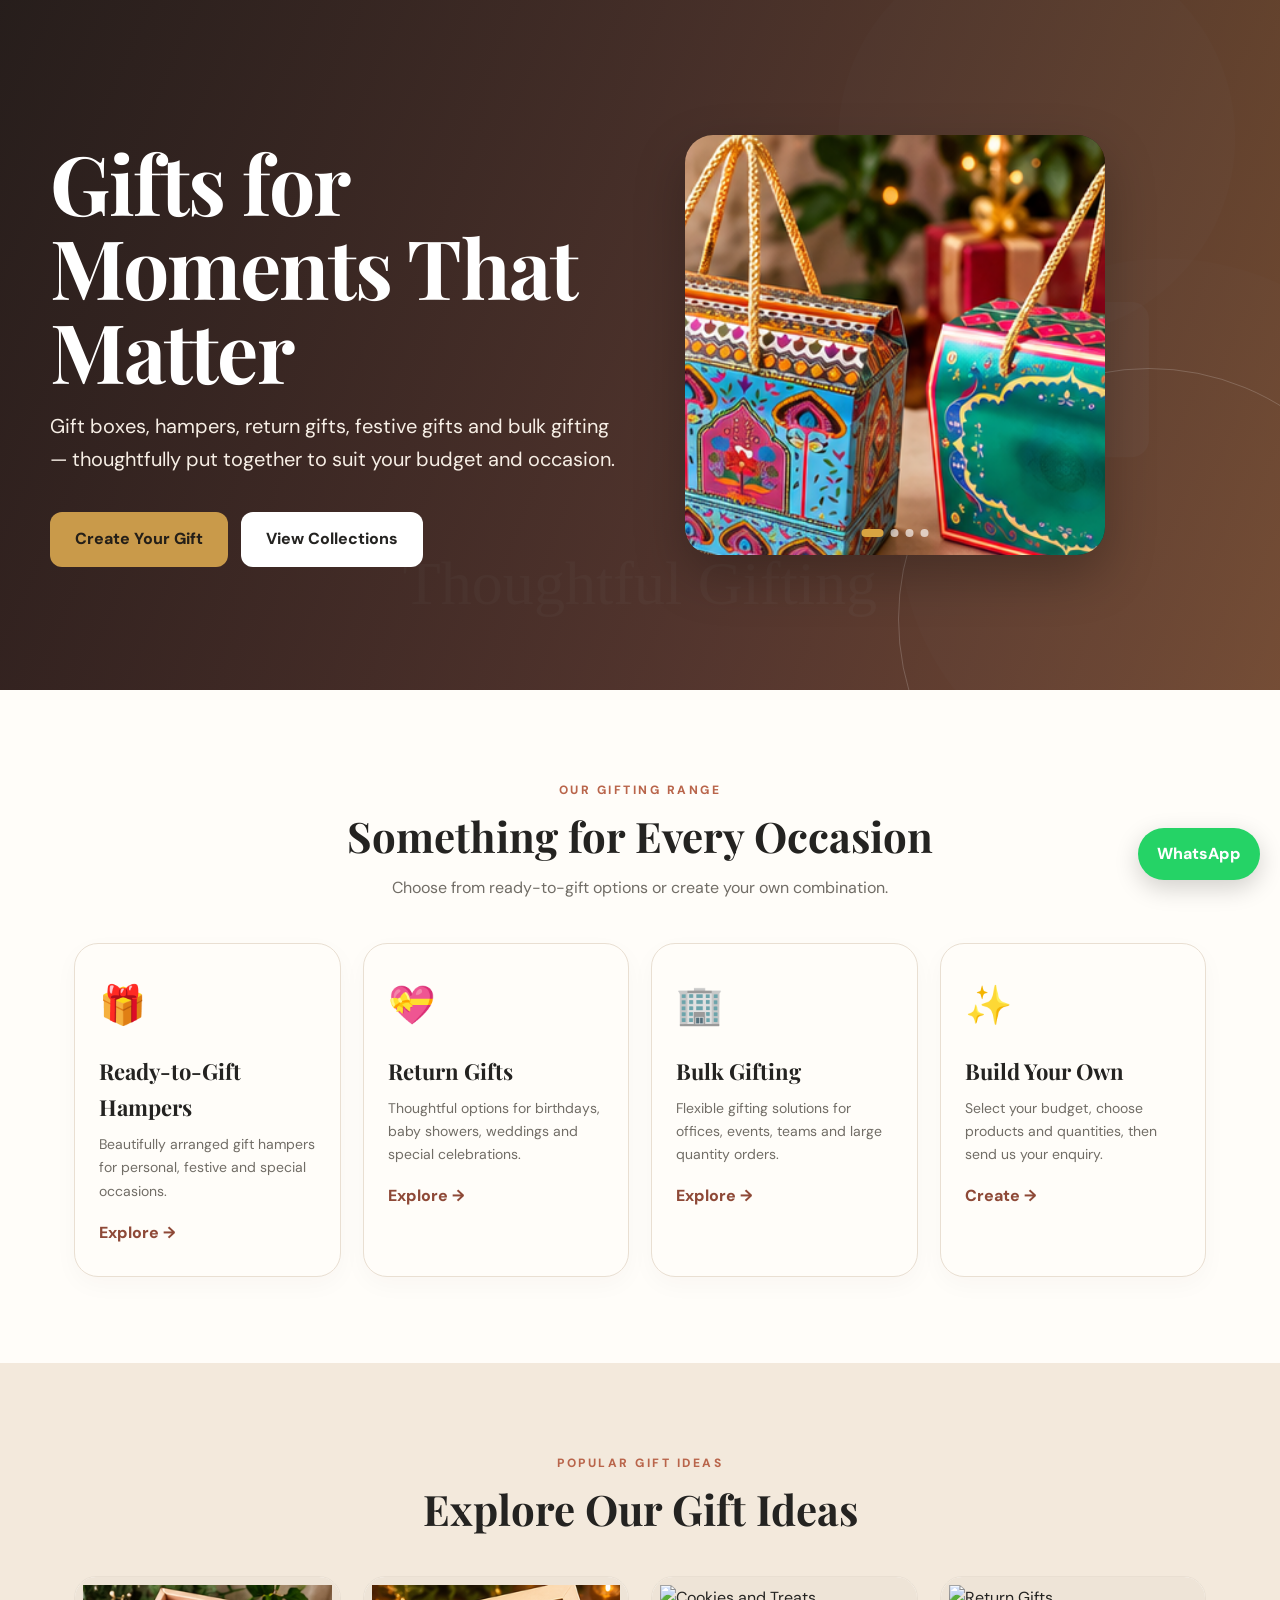
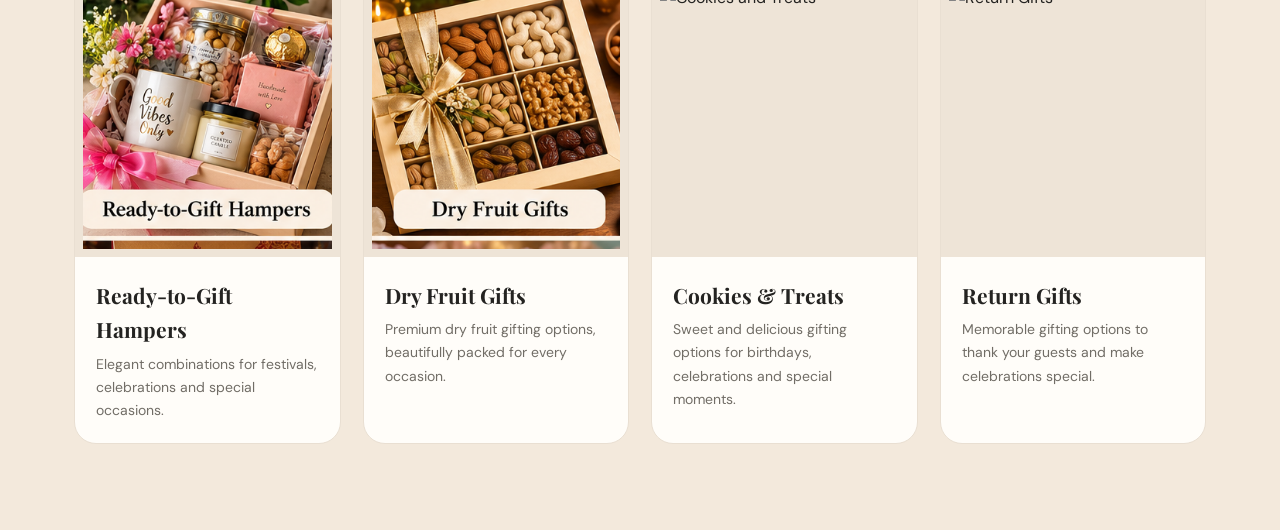
==== commit 59ed9580: "comitte changes" ====
--- a/index.html
+++ b/index.html
@@ -413,7 +413,7 @@
 
 <a
   class="whatsapp"
-  href="https://wa.me/919890021266"
+  href="https://wa.me/917447771550"
   target="_blank"
   rel="noopener">
   WhatsApp
--- a/css/style.css
+++ b/css/style.css
@@ -781,84 +781,284 @@
 /* =========================================================
    BUDGET
 ========================================================= */
+/* =========================================
+   BUDGET SELECTION
+   ========================================= */
 
 .budget-grid {
     display: grid;
-
     grid-template-columns: repeat(7, 1fr);
-
-    gap: 12px;
-}
+    gap: 14px;
+    margin: 24px 0 30px;
+}
+
+
+/* Budget Card */
 
 .budget-card {
-    background: var(--paper);
+    position: relative;
+
+    background: linear-gradient(
+        145deg,
+        var(--paper),
+        #fffaf4
+    );
 
     border: 1px solid var(--line);
-
     border-radius: 18px;
 
-    padding: 22px 10px;
+    padding: 20px 10px 18px;
 
     text-align: center;
 
     cursor: pointer;
 
-    transition: 0.2s;
-}
+    overflow: hidden;
+
+    transition:
+        transform 0.25s ease,
+        box-shadow 0.25s ease,
+        border-color 0.25s ease,
+        background 0.25s ease;
+}
+
+
+/* Decorative top line */
+
+.budget-card::before {
+    content: "";
+
+    position: absolute;
+
+    top: 0;
+    left: 20%;
+    right: 20%;
+
+    height: 3px;
+
+    background: transparent;
+
+    border-radius: 0 0 10px 10px;
+
+    transition: 0.25s ease;
+}
+
+
+/* Hover */
 
 .budget-card:hover {
+    transform: translateY(-5px);
+
     border-color: var(--clay);
-}
+
+    box-shadow:
+        0 10px 24px rgba(90, 55, 40, 0.12);
+}
+
+
+.budget-card:hover::before {
+    background: var(--clay);
+}
+
+
+/* Price */
+
+.budget-card h3 {
+    position: relative;
+
+    font-family: 'Playfair Display', serif;
+
+    font-size: 23px;
+
+    line-height: 1.1;
+
+    color: var(--clay-dark);
+
+    margin: 3px 0 7px;
+}
+
+
+/* Description */
+
+.budget-card p {
+    font-size: 11px;
+
+    color: var(--muted);
+
+    margin: 0;
+
+    line-height: 1.4;
+}
+
+
+/* Small "Gift" indicator */
+
+.budget-card::after {
+    content: "GIFT";
+
+    display: block;
+
+    margin: 11px auto 0;
+
+    width: fit-content;
+
+    padding: 3px 8px;
+
+    border-radius: 20px;
+
+    background: rgba(142, 73, 55, 0.07);
+
+    color: var(--clay);
+
+    font-size: 8px;
+
+    font-weight: 700;
+
+    letter-spacing: 1px;
+}
+
+
+/* =========================================
+   ACTIVE / SELECTED
+   ========================================= */
 
 .budget-card.active {
-    background: var(--clay);
+    background:
+        linear-gradient(
+            145deg,
+            var(--clay),
+            var(--clay-dark)
+        );
 
     color: #fff;
 
     border-color: var(--clay);
 
-    box-shadow: 0 12px 25px rgba(142, 73, 55, 0.2);
-}
-
-.budget-card h3 {
-    font-family: 'Playfair Display', serif;
-
-    font-size: 25px;
-
-    color: var(--clay-dark);
-}
+    transform: translateY(-4px);
+
+    box-shadow:
+        0 14px 30px rgba(142, 73, 55, 0.25);
+}
+
+
+.budget-card.active::before {
+    background: #f2c87e;
+}
+
 
 .budget-card.active h3,
 .budget-card.active p {
     color: #fff;
 }
 
-.budget-card p {
-    font-size: 12px;
-
-    color: var(--muted);
-
-    margin-top: 3px;
-}
+
+.budget-card.active::after {
+    background: rgba(242, 200, 126, 0.18);
+
+    color: #f2c87e;
+}
+
+
+/* =========================================
+   SELECTED BUDGET MESSAGE
+   ========================================= */
 
 .selected-budget {
-    background: #2b2723;
+    background:
+        linear-gradient(
+            135deg,
+            #2b2723,
+            #3a302a
+        );
 
     color: #fff;
 
     border-radius: 16px;
 
-    padding: 18px 22px;
+    padding: 17px 22px;
 
     text-align: center;
 
     margin-bottom: 34px;
-}
+
+    box-shadow:
+        0 8px 22px rgba(43, 39, 35, 0.12);
+}
+
 
 .selected-budget b {
     color: #f2c87e;
 
     font-size: 22px;
+}
+
+
+/* =========================================
+   TABLET
+   ========================================= */
+
+@media (max-width: 1000px) {
+
+    .budget-grid {
+        grid-template-columns: repeat(4, 1fr);
+        gap: 12px;
+    }
+
+}
+
+
+/* =========================================
+   MOBILE
+   ========================================= */
+
+@media (max-width: 650px) {
+
+    .budget-grid {
+        grid-template-columns: repeat(2, 1fr);
+        gap: 11px;
+    }
+
+    .budget-card {
+        padding: 18px 8px 16px;
+
+        border-radius: 16px;
+    }
+
+    .budget-card h3 {
+        font-size: 21px;
+    }
+
+    .budget-card p {
+        font-size: 11px;
+    }
+
+    .budget-card::after {
+        margin-top: 9px;
+
+        font-size: 7px;
+    }
+
+}
+
+
+/* =========================================
+   SMALL MOBILE
+   ========================================= */
+
+@media (max-width: 380px) {
+
+    .budget-grid {
+        gap: 8px;
+    }
+
+    .budget-card {
+        padding: 16px 6px 14px;
+    }
+
+    .budget-card h3 {
+        font-size: 19px;
+    }
+
 }
 
 
@@ -1922,4 +2122,682 @@
         transition-duration: 0.01ms !important;
         animation-duration: 0.01ms !important;
     }
+}
+
+/* =========================================================
+   STEP 04 - PAYMENT / ORDER POPUP
+========================================================= */
+
+.payment-total-box {
+    display: flex;
+    align-items: center;
+    justify-content: space-between;
+    gap: 20px;
+    margin-top: 24px;
+    padding: 18px 20px;
+    background: #2b2723;
+    color: #fff;
+    border-radius: 14px;
+}
+
+.payment-total-box span {
+    font-weight: 700;
+}
+
+.payment-total-box strong {
+    color: #f2c87e;
+    font-size: 25px;
+}
+
+.payment-button {
+    width: 100%;
+    margin-top: 18px;
+    min-height: 54px;
+    font-size: 16px;
+}
+
+.payment-modal {
+    position: fixed;
+    inset: 0;
+    z-index: 3000;
+    overflow-y: auto;
+    padding: 25px 15px;
+}
+
+.payment-modal-overlay {
+    position: fixed;
+    inset: 0;
+    background: rgba(20, 17, 15, 0.78);
+    backdrop-filter: blur(5px);
+    -webkit-backdrop-filter: blur(5px);
+}
+
+.payment-modal-content {
+    position: relative;
+    z-index: 1;
+    width: min(620px, 100%);
+    margin: 20px auto;
+    padding: 34px;
+    background: var(--paper);
+    border: 1px solid var(--line);
+    border-radius: 26px;
+    box-shadow: 0 30px 80px rgba(0, 0, 0, 0.28);
+}
+
+.payment-close {
+    position: absolute;
+    top: 13px;
+    right: 16px;
+    width: 40px;
+    height: 40px;
+    border: 1px solid var(--line);
+    border-radius: 50%;
+    background: #fff;
+    color: var(--ink);
+    font-size: 27px;
+    line-height: 1;
+}
+
+.payment-close:hover {
+    background: var(--cream);
+}
+
+.payment-header {
+    text-align: center;
+    padding: 5px 35px 18px;
+}
+
+.payment-header h2 {
+    margin: 8px 0;
+    font-family: 'Playfair Display', serif;
+    font-size: 34px;
+}
+
+.payment-header p {
+    color: var(--muted);
+    font-size: 14px;
+}
+
+.payment-order-id {
+    margin: 8px 0 18px;
+    padding: 12px 15px;
+    text-align: center;
+    background: #f3e9dc;
+    border-radius: 10px;
+    color: var(--clay-dark);
+}
+
+.payment-customer-summary {
+    padding: 17px 18px;
+    background: #fff;
+    border: 1px solid var(--line);
+    border-radius: 14px;
+    font-size: 14px;
+}
+
+.payment-customer-summary p {
+    margin: 5px 0;
+    overflow-wrap: anywhere;
+}
+
+.payment-amount {
+    display: flex;
+    align-items: center;
+    justify-content: space-between;
+    gap: 20px;
+    margin: 18px 0;
+    padding: 17px 20px;
+    background: #2b2723;
+    color: #fff;
+    border-radius: 14px;
+}
+
+.payment-amount span {
+    font-weight: 700;
+}
+
+.payment-amount strong {
+    color: #f2c87e;
+    font-size: 27px;
+}
+
+.qr-container {
+    text-align: center;
+    padding: 20px;
+    background: #202020;
+    color: #fff;
+    border-radius: 18px;
+}
+
+.payment-qr {
+    width: min(390px, 100%);
+    height: auto;
+    margin: 0 auto 14px;
+    border-radius: 8px;
+    background: #fff;
+}
+
+.qr-container p {
+    margin: 5px 0;
+    color: #f2f2f2;
+}
+
+.qr-container strong {
+    display: block;
+    margin-top: 8px;
+    font-size: 14px;
+    overflow-wrap: anywhere;
+}
+
+.qr-container small {
+    display: block;
+    margin-top: 6px;
+    color: #ddd;
+}
+
+.payment-note {
+    margin: 18px 0 12px;
+    padding: 14px 16px;
+    background: #fff7e8;
+    border: 1px solid #ead3a4;
+    border-radius: 12px;
+}
+
+.payment-note p {
+    margin-top: 5px;
+    color: var(--muted);
+    font-size: 13px;
+}
+
+.payment-upload-label {
+    display: block;
+    margin: 14px 0 7px;
+    font-weight: 800;
+}
+
+#paymentScreenshot {
+    padding: 10px;
+    background: #fff;
+}
+
+.payment-screenshot-preview {
+    margin-top: 12px;
+    text-align: center;
+}
+
+.payment-screenshot-preview img {
+    max-width: 100%;
+    max-height: 240px;
+    margin: auto;
+    border: 1px solid var(--line);
+    border-radius: 12px;
+}
+
+.payment-confirm-button {
+    width: 100%;
+    margin-top: 18px;
+    min-height: 54px;
+}
+
+.payment-confirm-button:disabled {
+    opacity: 0.65;
+    cursor: not-allowed;
+    transform: none;
+}
+
+@media (max-width: 520px) {
+    .payment-modal {
+        padding: 8px;
+    }
+
+    .payment-modal-content {
+        margin: 8px auto;
+        padding: 23px 15px;
+        border-radius: 20px;
+    }
+
+    .payment-header {
+        padding-left: 25px;
+        padding-right: 25px;
+    }
+
+    .payment-header h2 {
+        font-size: 28px;
+    }
+
+    .payment-amount strong,
+    .payment-total-box strong {
+        font-size: 22px;
+    }
+
+    .qr-container {
+        padding: 12px;
+    }
+}
+/* ================================
+   ORDER SUCCESS POPUP
+================================ */
+
+#orderSuccessPopup {
+    position: fixed;
+    inset: 0;
+    z-index: 99999;
+    display: flex;
+    align-items: center;
+    justify-content: center;
+}
+
+.order-success-overlay {
+    position: fixed;
+    inset: 0;
+    background: rgba(36, 35, 33, 0.58);
+    backdrop-filter: blur(4px);
+    display: flex;
+    align-items: center;
+    justify-content: center;
+    padding: 20px;
+}
+
+.order-success-box {
+    width: min(430px, calc(100vw - 32px));
+    background: #fffdf9;
+    border: 1px solid #e9dfd2;
+    border-radius: 20px;
+    padding: 32px 28px;
+    text-align: center;
+    box-shadow: 0 20px 60px rgba(36, 35, 33, 0.25);
+    animation: successPopupIn 0.25s ease-out;
+}
+
+.success-icon {
+    width: 64px;
+    height: 64px;
+    margin: 0 auto 16px;
+    border-radius: 50%;
+    background: #b9654b;
+    color: #fff;
+    display: flex;
+    align-items: center;
+    justify-content: center;
+    font-size: 34px;
+    font-weight: 700;
+}
+
+.order-success-box h2 {
+    margin: 0 0 12px;
+    color: #8e4937;
+    font-size: 26px;
+}
+
+.success-main {
+    margin: 0 0 8px;
+    color: #242321;
+    font-size: 16px;
+    font-weight: 600;
+}
+
+.success-sub {
+    margin: 0 0 18px;
+    color: #6f665d;
+    font-size: 14px;
+    line-height: 1.6;
+}
+
+.success-order-id {
+    display: inline-block;
+    background: #fbf7ef;
+    border: 1px solid #e9dfd2;
+    border-radius: 10px;
+    padding: 9px 14px;
+    color: #6f665d;
+    font-size: 13px;
+}
+
+.success-order-id strong {
+    color: #8e4937;
+}
+
+@keyframes successPopupIn {
+    from {
+        opacity: 0;
+        transform: scale(0.94) translateY(10px);
+    }
+
+    to {
+        opacity: 1;
+        transform: scale(1) translateY(0);
+    }
+}
+
+@media (max-width: 600px) {
+    .order-success-box {
+        padding: 26px 20px;
+    }
+
+    .order-success-box h2 {
+        font-size: 23px;
+    }
+
+    .success-icon {
+        width: 56px;
+        height: 56px;
+        font-size: 30px;
+    }
+}
+/* =========================================
+   ORDER CONFIRMED SUCCESS POPUP
+========================================= */
+
+#orderSuccessPopup {
+    position: fixed !important;
+    inset: 0 !important;
+    width: 100vw !important;
+    height: 100vh !important;
+    z-index: 999999 !important;
+    display: flex !important;
+    align-items: center !important;
+    justify-content: center !important;
+    pointer-events: auto !important;
+}
+
+.order-success-overlay {
+    position: fixed !important;
+    inset: 0 !important;
+    width: 100% !important;
+    height: 100% !important;
+
+    display: flex !important;
+    align-items: center !important;
+    justify-content: center !important;
+
+    padding: 20px;
+    box-sizing: border-box;
+
+    background: rgba(36, 35, 33, 0.62);
+    backdrop-filter: blur(4px);
+}
+
+.order-success-box {
+    width: min(430px, calc(100vw - 32px));
+
+    background: #fffdf9;
+
+    border: 1px solid #e9dfd2;
+
+    border-radius: 20px;
+
+    padding: 32px 28px;
+
+    text-align: center;
+
+    box-sizing: border-box;
+
+    box-shadow:
+        0 20px 60px rgba(36, 35, 33, 0.28);
+
+    animation:
+        orderSuccessIn 0.3s ease-out;
+}
+
+.success-icon {
+    width: 64px;
+    height: 64px;
+
+    margin: 0 auto 16px;
+
+    border-radius: 50%;
+
+    display: flex;
+    align-items: center;
+    justify-content: center;
+
+    background: #b9654b;
+
+    color: #ffffff;
+
+    font-size: 34px;
+    font-weight: 700;
+}
+
+.order-success-box h2 {
+    margin: 0 0 12px;
+
+    color: #8e4937;
+
+    font-size: 26px;
+    line-height: 1.2;
+}
+
+.success-main {
+    margin: 0 0 10px;
+
+    color: #242321;
+
+    font-size: 16px;
+    font-weight: 600;
+
+    line-height: 1.5;
+}
+
+.success-sub {
+    margin: 0 0 20px;
+
+    color: #6f665d;
+
+    font-size: 14px;
+
+    line-height: 1.6;
+}
+
+.success-sub strong {
+    color: #8e4937;
+}
+
+.success-order-id {
+    display: inline-block;
+
+    padding: 9px 14px;
+
+    background: #fbf7ef;
+
+    border: 1px solid #e9dfd2;
+
+    border-radius: 10px;
+
+    color: #6f665d;
+
+    font-size: 13px;
+}
+
+.success-order-id strong {
+    color: #8e4937;
+}
+
+@keyframes orderSuccessIn {
+
+    from {
+        opacity: 0;
+        transform: scale(0.94) translateY(12px);
+    }
+
+    to {
+        opacity: 1;
+        transform: scale(1) translateY(0);
+    }
+
+}
+
+@media (max-width: 600px) {
+
+    .order-success-box {
+        width: calc(100vw - 32px);
+        padding: 26px 20px;
+        border-radius: 18px;
+    }
+
+    .success-icon {
+        width: 56px;
+        height: 56px;
+        font-size: 30px;
+    }
+
+    .order-success-box h2 {
+        font-size: 23px;
+    }
+
+}/* =========================================
+   ORDER CONFIRMED POPUP
+========================================= */
+
+#orderSuccessPopup {
+    position: fixed !important;
+    inset: 0 !important;
+    width: 100vw !important;
+    height: 100vh !important;
+    z-index: 999999 !important;
+    display: flex !important;
+    align-items: center !important;
+    justify-content: center !important;
+}
+
+.order-success-overlay {
+    position: fixed !important;
+    inset: 0 !important;
+
+    width: 100%;
+    height: 100%;
+
+    display: flex !important;
+    align-items: center !important;
+    justify-content: center !important;
+
+    padding: 20px;
+    box-sizing: border-box;
+
+    background: rgba(36, 35, 33, 0.65);
+    backdrop-filter: blur(4px);
+}
+
+.order-success-box {
+    width: min(430px, calc(100vw - 32px));
+
+    background: #fffdf9;
+
+    border: 1px solid #e9dfd2;
+
+    border-radius: 20px;
+
+    padding: 32px 28px;
+
+    text-align: center;
+
+    box-shadow:
+        0 20px 60px rgba(36, 35, 33, 0.30);
+
+    animation:
+        orderSuccessIn 0.3s ease-out;
+}
+
+.success-icon {
+    width: 64px;
+    height: 64px;
+
+    margin: 0 auto 16px;
+
+    border-radius: 50%;
+
+    display: flex;
+    align-items: center;
+    justify-content: center;
+
+    background: #b9654b;
+
+    color: white;
+
+    font-size: 34px;
+    font-weight: 700;
+}
+
+.order-success-box h2 {
+    margin: 0 0 12px;
+
+    color: #8e4937;
+
+    font-size: 26px;
+}
+
+.success-main {
+    margin: 0 0 10px;
+
+    color: #242321;
+
+    font-size: 16px;
+    font-weight: 600;
+}
+
+.success-sub {
+    margin: 0 0 20px;
+
+    color: #6f665d;
+
+    font-size: 14px;
+
+    line-height: 1.6;
+}
+
+.success-sub strong {
+    color: #8e4937;
+}
+
+.success-order-id {
+    display: inline-block;
+
+    padding: 9px 14px;
+
+    background: #fbf7ef;
+
+    border: 1px solid #e9dfd2;
+
+    border-radius: 10px;
+
+    color: #6f665d;
+
+    font-size: 13px;
+}
+
+.success-order-id strong {
+    color: #8e4937;
+}
+
+@keyframes orderSuccessIn {
+
+    from {
+        opacity: 0;
+        transform: scale(0.94) translateY(10px);
+    }
+
+    to {
+        opacity: 1;
+        transform: scale(1) translateY(0);
+    }
+
+}
+
+@media (max-width: 600px) {
+
+    .order-success-box {
+        width: calc(100vw - 32px);
+        padding: 26px 20px;
+    }
+
+    .success-icon {
+        width: 56px;
+        height: 56px;
+        font-size: 30px;
+    }
+
+    .order-success-box h2 {
+        font-size: 23px;
+    }
+
 }
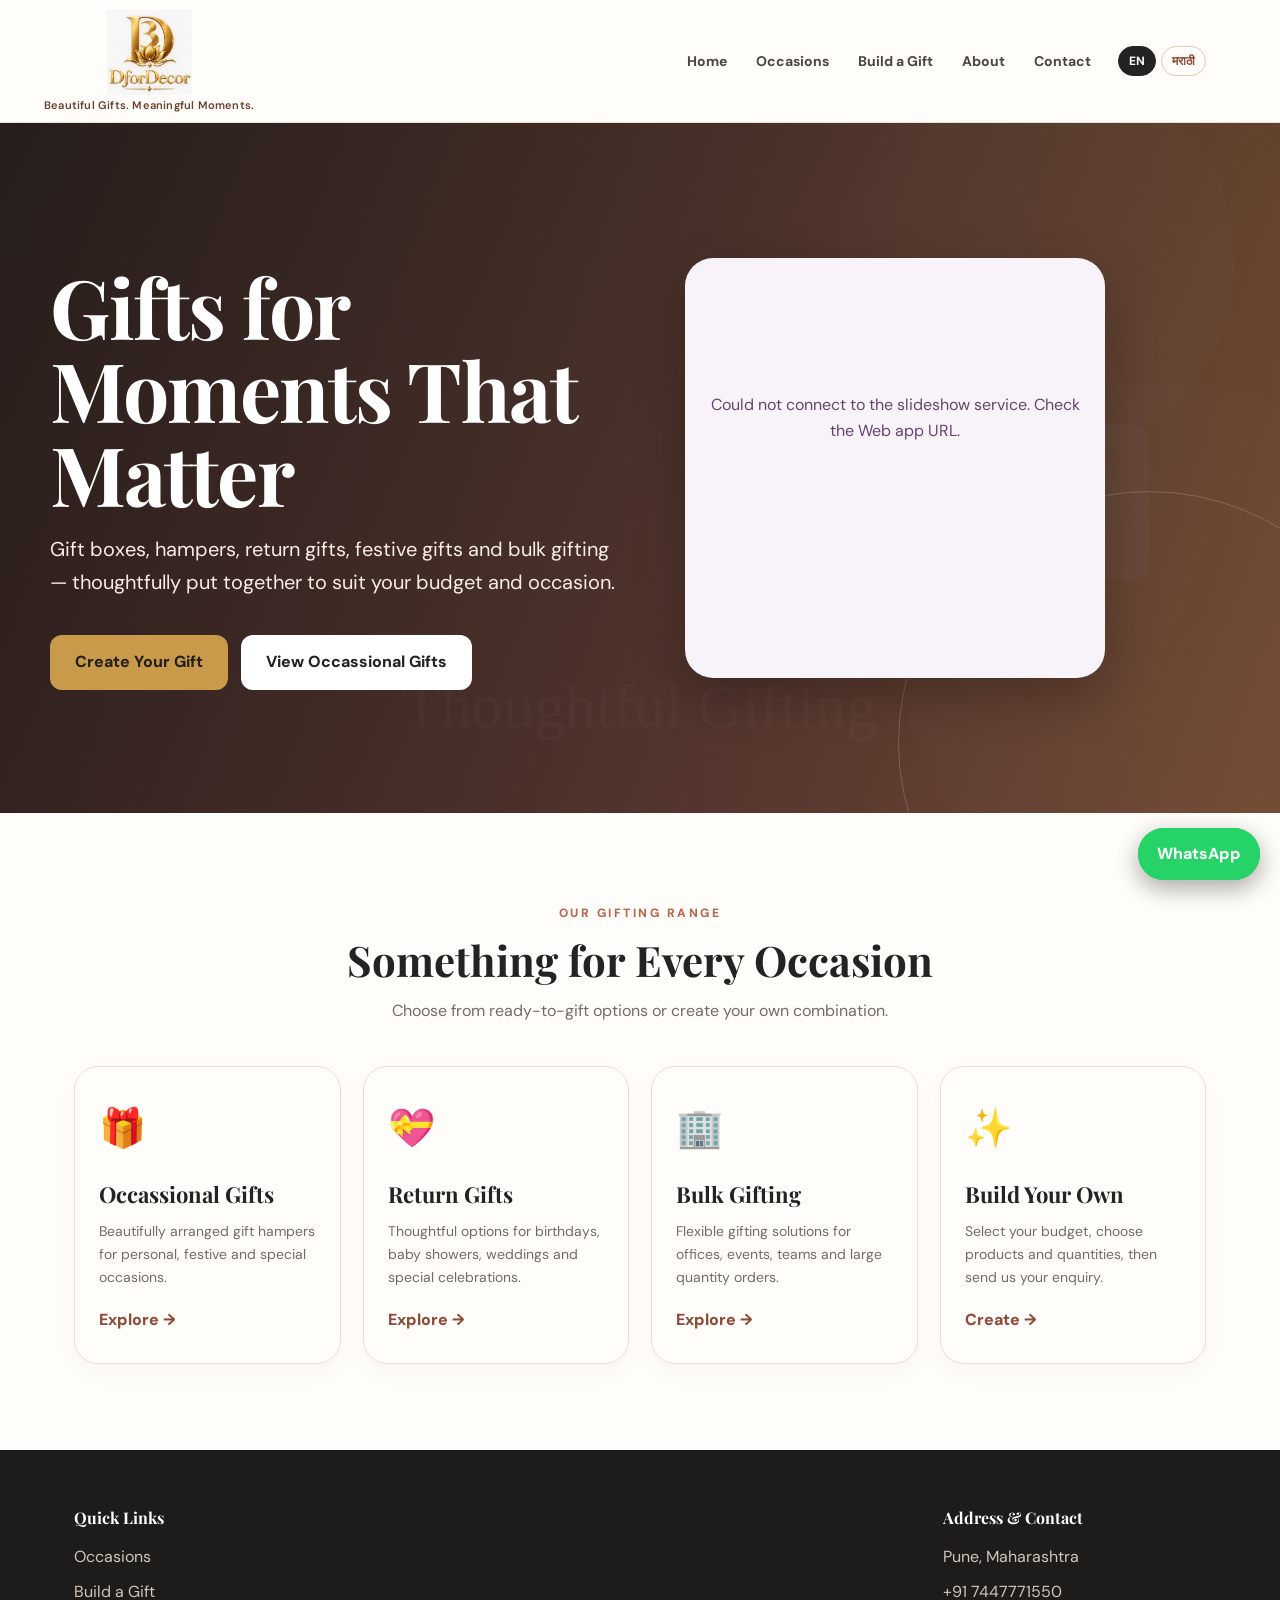
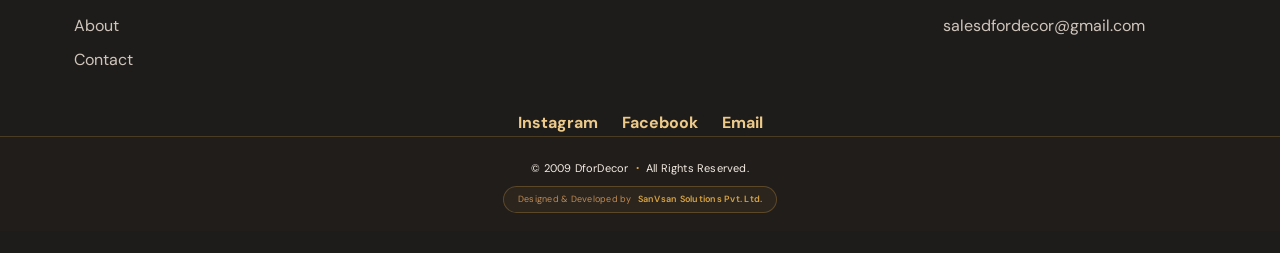
==== commit 96fe24ad: "final images" ====
--- a/index.html
+++ b/index.html
@@ -1,426 +1,558 @@
+
 <!DOCTYPE html>
 <html lang="en">
-
 <head>
   <meta charset="UTF-8">
   <meta name="viewport" content="width=device-width, initial-scale=1.0">
-
+  <meta name="theme-color" content="#754b82">
+  <meta name="description" content="DforDecor offers thoughtful gift boxes, hampers, return gifts, festive gifts and corporate gifting solutions.">
   <title>DDecor | Thoughtful Gifting</title>
-
   <link rel="stylesheet" href="css/style.css">
+
+  <style>
+    /* Hero slideshow */
+    .hero-image-tile {
+      min-width: 0;
+    }
+
+    #driveHeroSlideshow {
+      position: relative;
+      width: 100%;
+      min-height: 320px;
+      height: 100%;
+      overflow: hidden;
+      border-radius: 18px;
+      background: #f8f3f8;
+    }
+
+    #driveHeroSlideshow .drive-hero-slide {
+      position: absolute;
+      inset: 0;
+      width: 100%;
+      height: 100%;
+      object-fit: cover;
+      opacity: 0;
+      transition: opacity 0.7s ease;
+    }
+
+    #driveHeroSlideshow .drive-hero-slide.active {
+      opacity: 1;
+    }
+
+    #driveHeroSlideshow .drive-slideshow-loading {
+      display: grid;
+      min-height: 320px;
+      place-items: center;
+      padding: 24px;
+      color: #65456e;
+      text-align: center;
+    }
+
+    .drive-slide-dots {
+      display: flex;
+      justify-content: center;
+      align-items: center;
+      gap: 10px;
+      padding: 14px 0;
+    }
+
+    .drive-slide-dot {
+      width: 10px;
+      height: 10px;
+      padding: 0;
+      border: 0;
+      border-radius: 50%;
+      background: #c9bdcc;
+      cursor: pointer;
+    }
+
+    .drive-slide-dot.active {
+      background: #754b82;
+      transform: scale(1.2);
+    }
+
+    .drive-slide-dot:focus-visible {
+      outline: 2px solid #754b82;
+      outline-offset: 4px;
+    }
+
+    @media (max-width: 768px) {
+      #driveHeroSlideshow {
+        min-height: 260px;
+      }
+
+      #driveHeroSlideshow .drive-slideshow-loading {
+        min-height: 260px;
+      }
+    }
+
+    @media (prefers-reduced-motion: reduce) {
+      #driveHeroSlideshow .drive-hero-slide {
+        transition: none;
+      }
+    }
+  </style>
 </head>
 
 <body>
 
-<!-- ================= HEADER ================= -->
-
-<!-- COMMON HEADER -->
-<div id="site-header"></div>
-
-
-<!-- ================= HERO ================= -->
-<!-- ================= HERO ================= -->
-
-<section class="hero">
-
-  <div class="hero-content">
-
-    <h1
-      data-en="Gifts for Moments That Matter"
-      data-mr="प्रत्येक खास क्षणासाठी गिफ्ट्स">
-      Gifts for Moments That Matter
-    </h1>
-
-    <p
-      data-en="Gift boxes, hampers, return gifts, festive gifts and bulk gifting — thoughtfully put together to suit your budget and occasion."
-      data-mr="गिफ्ट बॉक्स, हॅम्पर्स, रिटर्न गिफ्ट्स, सणासुदीचे गिफ्ट्स आणि बल्क गिफ्टिंग — तुमच्या बजेट आणि प्रसंगानुसार मनापासून तयार केलेले.">
-      Gift boxes, hampers, return gifts, festive gifts and bulk gifting —
-      thoughtfully put together to suit your budget and occasion.
-    </p>
-
-    <div class="buttons">
-
-      <a
-        href="customize.html"
-        class="btn btn-gold"
-        data-en="Create Your Gift"
-        data-mr="तुमचा गिफ्ट तयार करा">
-        Create Your Gift
-      </a>
-
-      <a
-        href="collections.html"
-        class="btn btn-light"
-        data-en="View Collections"
-        data-mr="कलेक्शन पहा">
-        View Collections
-      </a>
-
-    </div>
-
-  </div>
-
-
-  <!-- HERO PHOTO SLIDESHOW -->
-
-  <div class="hero-image-tile">
-
-    <div class="hero-slideshow">
-
-      <img
-        src="images/gift1.png"
-        alt="DforDecor Gift Collection"
-        class="slide active">
-
-      <img
-        src="images/gift2.png"
-        alt="DforDecor Gift Collection"
-        class="slide">
-
-      <img
-        src="images/gift3.png"
-        alt="DforDecor Gift Collection"
-        class="slide">
-
-      <img
-        src="images/gift4.png"
-        alt="DforDecor Gift Collection"
-        class="slide">
-
-    </div>
-
-    <div class="slide-dots">
-
-      <span class="dot active"></span>
-      <span class="dot"></span>
-      <span class="dot"></span>
-      <span class="dot"></span>
-
-    </div>
-
-  </div>
-
-</section>
-
-
-<!-- ================= GIFTING RANGE ================= -->
-
-<section class="section white">
-
-  <div class="container">
-
-    <div class="section-heading">
-
-      <span
-        class="eyebrow"
-        data-en="OUR GIFTING RANGE"
-        data-mr="आमची गिफ्टिंग रेंज">
-        OUR GIFTING RANGE
-      </span>
-
-      <h2
-        data-en="Something for Every Occasion"
-        data-mr="प्रत्येक प्रसंगासाठी खास पर्याय">
-        Something for Every Occasion
-      </h2>
+  <!-- COMMON HEADER -->
+  <div id="site-header"></div>
+
+  <!-- HERO SECTION -->
+  <section class="hero">
+    <div class="hero-content">
+
+      <h1
+        data-en="Gifts for Moments That Matter"
+        data-mr="प्रत्येक खास क्षणासाठी गिफ्ट्स">
+        Gifts for Moments That Matter
+      </h1>
 
       <p
-        data-en="Choose from ready-to-gift options or create your own combination."
-        data-mr="रेडी-टू-गिफ्ट पर्याय निवडा किंवा तुमचे स्वतःचे कॉम्बिनेशन तयार करा.">
-        Choose from ready-to-gift options or create your own combination.
+        data-en="Gift boxes, hampers, return gifts, festive gifts and bulk gifting — thoughtfully put together to suit your budget and occasion."
+        data-mr="गिफ्ट बॉक्स, हॅम्पर्स, रिटर्न गिफ्ट्स, सणासुदीचे गिफ्ट्स आणि बल्क गिफ्टिंग — तुमच्या बजेट आणि प्रसंगानुसार मनापासून तयार केलेले.">
+        Gift boxes, hampers, return gifts, festive gifts and bulk gifting —
+        thoughtfully put together to suit your budget and occasion.
       </p>
 
-    </div>
-
-
-    <div class="card-grid four">
-
-
-      <!-- READY HAMPERS -->
-
-      <div class="category-card">
-
-        <div class="icon">🎁</div>
-
-        <h3
-          data-en="Ready-to-Gift Hampers"
-          data-mr="रेडी-टू-गिफ्ट हॅम्पर्स">
-          Ready-to-Gift Hampers
-        </h3>
-
-        <p
-          data-en="Beautifully arranged gift hampers for personal, festive and special occasions."
-          data-mr="वैयक्तिक, सणासुदीच्या आणि खास प्रसंगांसाठी सुंदरपणे तयार केलेले गिफ्ट.">
-          Beautifully arranged gift hampers for personal,
-          festive and special occasions.
-        </p>
-
+      <div class="buttons">
         <a
-          href="collections.html"
-          data-en="Explore →"
-          data-mr="पहा →">
-          Explore →
+          href="customize.html"
+          class="btn btn-gold"
+          data-en="Create Your Gift"
+          data-mr="तुमचा गिफ्ट तयार करा">
+          Create Your Gift
         </a>
-
-      </div>
-
-
-      <!-- RETURN GIFTS -->
-
-      <div class="category-card">
-
-        <div class="icon">💝</div>
-
-        <h3
-          data-en="Return Gifts"
-          data-mr="रिटर्न गिफ्ट्स">
-          Return Gifts
-        </h3>
-
-        <p
-          data-en="Thoughtful options for birthdays, baby showers, weddings and special celebrations."
-          data-mr="वाढदिवस, डोहाळे जेवण, लग्न आणि खास समारंभांसाठी सुंदर पर्याय.">
-          Thoughtful options for birthdays, baby showers,
-          weddings and special celebrations.
-        </p>
 
         <a
           href="occasions.html"
-          data-en="Explore →"
-          data-mr="पहा →">
-          Explore →
+          class="btn btn-light"
+          data-en="View Occassional Gifts"
+          data-mr="प्रसंगानुसार कलेक्शन पहा">
+          View Occassional Gifts
         </a>
-
       </div>
 
-
-      <!-- BULK GIFTING -->
-
-      <div class="category-card">
-
-        <div class="icon">🏢</div>
-
-        <h3
-          data-en="Bulk Gifting"
-          data-mr="बल्क गिफ्टिंग">
-          Bulk Gifting
-        </h3>
+    </div>
+
+    <!-- GOOGLE DRIVE HERO SLIDESHOW -->
+    <div class="hero-image-tile">
+      <div
+        class="hero-slideshow"
+        id="driveHeroSlideshow"
+        aria-label="Gift inspiration slideshow"
+        aria-live="polite">
+        <div class="drive-slideshow-loading">
+          Loading beautiful gifts...
+        </div>
+      </div>
+
+      <div
+        class="drive-slide-dots"
+        id="driveSlideDots"
+        aria-label="Slideshow navigation">
+      </div>
+    </div>
+  </section>
+
+  <!-- GIFTING RANGE -->
+  <section class="section white">
+    <div class="container">
+
+      <div class="section-heading">
+        <span
+          class="eyebrow"
+          data-en="OUR GIFTING RANGE"
+          data-mr="आमची गिफ्टिंग रेंज">
+          OUR GIFTING RANGE
+        </span>
+
+        <h2
+          data-en="Something for Every Occasion"
+          data-mr="प्रत्येक प्रसंगासाठी खास पर्याय">
+          Something for Every Occasion
+        </h2>
 
         <p
-          data-en="Flexible gifting solutions for offices, events, teams and large quantity orders."
-          data-mr="ऑफिस, इव्हेंट्स आणि मोठ्या प्रमाणातील ऑर्डर्ससाठी गिफ्टिंग.">
-          Flexible gifting solutions for offices, events,
-          teams and large quantity orders.
+          data-en="Choose from ready-to-gift options or create your own combination."
+          data-mr="रेडी-टू-गिफ्ट पर्याय निवडा किंवा तुमचे स्वतःचे कॉम्बिनेशन तयार करा.">
+          Choose from ready-to-gift options or create your own combination.
         </p>
-
-        <a
-          href="occasions.html"
-          data-en="Explore →"
-          data-mr="पहा →">
-          Explore →
-        </a>
-
       </div>
 
-
-      <!-- BUILD YOUR OWN -->
-
-      <div class="category-card">
-
-        <div class="icon">✨</div>
-
-        <h3
-          data-en="Build Your Own"
-          data-mr="तुमचा गिफ्ट तयार करा">
-          Build Your Own
-        </h3>
-
-        <p
-          data-en="Select your budget, choose products and quantities, then send us your enquiry."
-          data-mr="तुमचे बजेट निवडा, उत्पादने आणि संख्या ठरवा आणि आम्हाला पाठवा.">
-          Select your budget, choose products and quantities,
-          then send us your enquiry.
-        </p>
-
-        <a
-          href="customize.html"
-          data-en="Create →"
-          data-mr="तयार करा →">
-          Create →
-        </a>
-
-      </div>
-
-    </div>
-
-  </div>
-
-</section>
-
-
-<!-- ================= POPULAR GIFT IDEAS ================= -->
-
-<section class="section beige">
-
-  <div class="container">
-
-    <div class="section-heading">
-
-      <span
-        class="eyebrow"
-        data-en="POPULAR GIFT IDEAS"
-        data-mr="लोकप्रिय गिफ्ट कल्पना">
-        POPULAR GIFT IDEAS
-      </span>
-
-      <h2
-        data-en="Explore Our Gift Ideas"
-        data-mr="आमच्या गिफ्ट कल्पना पहा">
-        Explore Our Gift Ideas
-      </h2>
-
-    </div>
-
-
-    <div class="product-grid">
-
-
-      <!-- HAMPERS -->
-
-      <div class="product-card">
-
-        <img
-          src="images/01-ready-to-gift-hampers.png"
-          alt="Ready-to-Gift Hampers">
-
-        <div class="product-info">
-
+      <div class="card-grid four">
+
+        <div class="category-card">
+          <div class="icon">🎁</div>
           <h3
-            data-en="Ready-to-Gift Hampers"
+            data-en="Occassional Gifts"
             data-mr="रेडी-टू-गिफ्ट हॅम्पर्स">
-            Ready-to-Gift Hampers
+            Occassional Gifts
           </h3>
-
           <p
-            data-en="Elegant combinations for festivals, celebrations and special occasions."
-            data-mr="सण, समारंभ आणि खास प्रसंगांसाठी आकर्षक गिफ्ट कॉम्बिनेशन्स.">
-            Elegant combinations for festivals,
-            celebrations and special occasions.
+            data-en="Beautifully arranged gift hampers for personal, festive and special occasions."
+            data-mr="वैयक्तिक, सणासुदीच्या आणि खास प्रसंगांसाठी सुंदरपणे तयार केलेले गिफ्ट.">
+            Beautifully arranged gift hampers for personal, festive and special occasions.
           </p>
-
+          <a
+            href="occasions.html"
+            data-en="Explore →"
+            data-mr="पहा →">
+            Explore →
+          </a>
         </div>
 
-      </div>
-
-
-      <!-- DRY FRUITS -->
-
-      <div class="product-card">
-
-        <img
-          src="images/02-dry-fruit-gifts.png"
-          alt="Dry Fruit Gifts">
-
-        <div class="product-info">
-
-          <h3
-            data-en="Dry Fruit Gifts"
-            data-mr="ड्राय फ्रूट गिफ्ट्स">
-            Dry Fruit Gifts
-          </h3>
-
-          <p
-            data-en="Premium dry fruit gifting options, beautifully packed for every occasion."
-            data-mr="प्रत्येक प्रसंगासाठी सुंदर पॅक केलेले प्रीमियम ड्राय फ्रूट गिफ्ट्स.">
-            Premium dry fruit gifting options,
-            beautifully packed for every occasion.
-          </p>
-
-        </div>
-
-      </div>
-
-
-      <!-- COOKIES -->
-
-      <div class="product-card">
-
-        <img
-          src="images/04-cookies-treats.png"
-          alt="Cookies and Treats">
-
-        <div class="product-info">
-
-          <h3
-            data-en="Cookies & Treats"
-            data-mr="कुकीज आणि ट्रीट्स">
-            Cookies & Treats
-          </h3>
-
-          <p
-            data-en="Sweet and delicious gifting options for birthdays, celebrations and special moments."
-            data-mr="वाढदिवस, समारंभ आणि खास क्षणांसाठी स्वादिष्ट गिफ्टिंग पर्याय.">
-            Sweet and delicious gifting options
-            for birthdays, celebrations and special moments.
-          </p>
-
-        </div>
-
-      </div>
-
-
-      <!-- RETURN GIFTS -->
-
-      <div class="product-card">
-
-        <img
-          src="images/06-return-gifts.png"
-          alt="Return Gifts">
-
-        <div class="product-info">
-
+        <div class="category-card">
+          <div class="icon">💝</div>
           <h3
             data-en="Return Gifts"
             data-mr="रिटर्न गिफ्ट्स">
             Return Gifts
           </h3>
-
           <p
-            data-en="Memorable gifting options to thank your guests and make celebrations special."
-            data-mr="पाहुण्यांचे आभार मानण्यासाठी आणि समारंभ खास बनवण्यासाठी सुंदर रिटर्न गिफ्ट्स.">
-            Memorable gifting options to thank your guests
-            and make celebrations special.
+            data-en="Thoughtful options for birthdays, baby showers, weddings and special celebrations."
+            data-mr="वाढदिवस, डोहाळे जेवण, लग्न आणि खास समारंभांसाठी सुंदर पर्याय.">
+            Thoughtful options for birthdays, baby showers, weddings and special celebrations.
           </p>
-
+          <a
+            href="occasions.html"
+            data-en="Explore →"
+            data-mr="पहा →">
+            Explore →
+          </a>
         </div>
 
+        <div class="category-card">
+          <div class="icon">🏢</div>
+          <h3
+            data-en="Bulk Gifting"
+            data-mr="बल्क गिफ्टिंग">
+            Bulk Gifting
+          </h3>
+          <p
+            data-en="Flexible gifting solutions for offices, events, teams and large quantity orders."
+            data-mr="ऑफिस, इव्हेंट्स आणि मोठ्या प्रमाणातील ऑर्डर्ससाठी गिफ्टिंग.">
+            Flexible gifting solutions for offices, events, teams and large quantity orders.
+          </p>
+          <a
+            href="contact.html"
+            data-en="Explore →"
+            data-mr="पहा →">
+            Explore →
+          </a>
+        </div>
+
+        <div class="category-card">
+          <div class="icon">✨</div>
+          <h3
+            data-en="Build Your Own"
+            data-mr="तुमचा गिफ्ट तयार करा">
+            Build Your Own
+          </h3>
+          <p
+            data-en="Select your budget, choose products and quantities, then send us your enquiry."
+            data-mr="तुमचे बजेट निवडा, उत्पादने आणि संख्या ठरवा आणि आम्हाला पाठवा.">
+            Select your budget, choose products and quantities, then send us your enquiry.
+          </p>
+          <a
+            href="customize.html"
+            data-en="Create →"
+            data-mr="तयार करा →">
+            Create →
+          </a>
+        </div>
+
       </div>
-
     </div>
-
-  </div>
-
-</section>
-
-
-<!-- ================= FOOTER ================= -->
-
-<!-- COMMON FOOTER -->
-<div id="site-footer"></div>
-
-
-<!-- ================= WHATSAPP ================= -->
-
-<a
-  class="whatsapp"
-  href="https://wa.me/917447771550"
-  target="_blank"
-  rel="noopener">
-  WhatsApp
-</a>
-
-
-<script src="js/script.js"></script>
+  </section>
+
+ 
+
+  <!-- COMMON FOOTER -->
+  <div id="site-footer"></div>
+
+  <!-- WHATSAPP CONTACT -->
+  <a
+    class="whatsapp"
+    href="https://wa.me/917447771550"
+    target="_blank"
+    rel="noopener noreferrer"
+    aria-label="Contact DforDecor on WhatsApp">
+    WhatsApp
+  </a>
+
+  <!-- YOUR EXISTING SITE SCRIPT -->
+  <script src="js/script.js"></script>
+
+  <!-- GOOGLE DRIVE RANDOM SLIDESHOW -->
+  <script>
+  (function () {
+    "use strict";
+
+    /*
+     * Google Apps Script web app URL.
+     * This must be deployed as a Web app with access set to Anyone.
+     */
+    const SLIDESHOW_API =
+      "https://script.google.com/macros/s/AKfycbzVbThuEj7z9EqtZYjErxeoSQAsVhnP1Wg0pHxmDycmm8WKKXMzoNCHc3R2YSmhvcXP/exec";
+
+    const slideshow = document.getElementById("driveHeroSlideshow");
+    const dotsContainer = document.getElementById("driveSlideDots");
+
+    if (!slideshow || !dotsContainer) {
+      return;
+    }
+
+    const CHANGE_EVERY_MS = 4000;
+    const REQUEST_TIMEOUT_MS = 20000;
+
+    let currentIndex = 0;
+    let timer = null;
+    let requestCounter = 0;
+
+    function showMessage(message) {
+      if (timer) {
+        clearInterval(timer);
+        timer = null;
+      }
+
+      slideshow.replaceChildren();
+      dotsContainer.replaceChildren();
+
+      const messageElement = document.createElement("div");
+      messageElement.className = "drive-slideshow-loading";
+      messageElement.textContent = message;
+
+      slideshow.appendChild(messageElement);
+    }
+
+    function startSlideshow(images) {
+      if (!Array.isArray(images) || images.length === 0) {
+        showMessage("No gift images were found in the Google Drive folder.");
+        return;
+      }
+
+      slideshow.replaceChildren();
+      dotsContainer.replaceChildren();
+
+      const slides = [];
+      const dots = [];
+      const validImages = images.filter(function (item) {
+        return item &&
+          typeof item.url === "string" &&
+          item.url.startsWith("https://");
+      });
+
+      if (validImages.length === 0) {
+        showMessage("No valid gift image URLs were returned.");
+        return;
+      }
+
+      validImages.forEach(function (item, index) {
+        const img = document.createElement("img");
+
+        img.className = "drive-hero-slide";
+        img.alt = item.name || "DforDecor gift inspiration";
+        img.loading = index === 0 ? "eager" : "lazy";
+        img.decoding = "async";
+        img.dataset.failed = "false";
+
+        const dot = document.createElement("button");
+        dot.type = "button";
+        dot.className = "drive-slide-dot";
+        dot.setAttribute("aria-label", "Show gift image " + (index + 1));
+
+        slides.push(img);
+        dots.push(dot);
+
+        slideshow.appendChild(img);
+        dotsContainer.appendChild(dot);
+
+        img.addEventListener("error", function () {
+          img.dataset.failed = "true";
+          img.classList.remove("active");
+          dot.hidden = true;
+
+          const anyImageAvailable = slides.some(function (slide) {
+            return slide.dataset.failed !== "true" &&
+              slide.complete &&
+              slide.naturalWidth > 0;
+          });
+
+          if (!anyImageAvailable &&
+              slides.every(function (slide) {
+                return slide.dataset.failed === "true";
+              })) {
+            showMessage(
+              "Images could not load. Check Google Drive sharing permissions."
+            );
+            return;
+          }
+
+          if (slides[currentIndex] === img) {
+            goToNextAvailable(currentIndex);
+          }
+        });
+
+        img.addEventListener("load", function () {
+          if (index === 0 && currentIndex === 0) {
+            activate(index);
+          }
+        });
+
+        dot.addEventListener("click", function () {
+          activate(index);
+          restartTimer();
+        });
+
+        img.src = item.url;
+      });
+
+      function activate(index) {
+        if (!slides[index] ||
+            slides[index].dataset.failed === "true") {
+          goToNextAvailable(index);
+          return;
+        }
+
+        currentIndex = index;
+
+        slides.forEach(function (slide, slideIndex) {
+          slide.classList.toggle("active", slideIndex === index);
+        });
+
+        dots.forEach(function (dot, dotIndex) {
+          dot.classList.toggle("active", dotIndex === index);
+          dot.setAttribute(
+            "aria-current",
+            dotIndex === index ? "true" : "false"
+          );
+        });
+      }
+
+      function goToNextAvailable(fromIndex) {
+        for (let step = 1; step <= slides.length; step++) {
+          const nextIndex = (fromIndex + step) % slides.length;
+
+          if (slides[nextIndex].dataset.failed !== "true") {
+            activate(nextIndex);
+            return;
+          }
+        }
+
+        showMessage(
+          "Images could not load. Check Google Drive sharing permissions."
+        );
+      }
+
+      function restartTimer() {
+        if (timer) {
+          clearInterval(timer);
+        }
+
+        timer = setInterval(function () {
+          goToNextAvailable(currentIndex);
+        }, CHANGE_EVERY_MS);
+      }
+
+      /* Wait for the first usable image before displaying a slide. */
+      const firstLoadedIndex = slides.findIndex(function (img) {
+        return img.complete &&
+          img.naturalWidth > 0 &&
+          img.dataset.failed !== "true";
+      });
+
+      if (firstLoadedIndex >= 0) {
+        activate(firstLoadedIndex);
+      } else {
+        const firstImg = slides[0];
+
+        firstImg.addEventListener("load", function onFirstLoad() {
+          firstImg.removeEventListener("load", onFirstLoad);
+          activate(0);
+        });
+
+        firstImg.addEventListener("error", function onFirstError() {
+          firstImg.removeEventListener("error", onFirstError);
+          goToNextAvailable(0);
+        });
+      }
+
+      restartTimer();
+    }
+
+    function loadRandomImages() {
+      requestCounter += 1;
+
+      const callbackName = "dforDecorSlidesCallback" + requestCounter;
+      const script = document.createElement("script");
+
+      let finished = false;
+
+      const timeout = setTimeout(function () {
+        if (finished) return;
+        finished = true;
+
+        delete window[callbackName];
+        script.remove();
+
+        showMessage(
+          "Slideshow timed out. Please check the Apps Script deployment."
+        );
+      }, REQUEST_TIMEOUT_MS);
+
+      function cleanup() {
+        clearTimeout(timeout);
+        delete window[callbackName];
+        script.remove();
+      }
+
+      window[callbackName] = function (result) {
+        if (finished) return;
+        finished = true;
+
+        cleanup();
+
+        if (!result || result.success !== true) {
+          showMessage(
+            "Unable to retrieve images from Google Drive. Check the Apps Script."
+          );
+          return;
+        }
+
+        startSlideshow(result.images);
+      };
+
+      script.onerror = function () {
+        if (finished) return;
+        finished = true;
+
+        cleanup();
+        showMessage(
+          "Could not connect to the slideshow service. Check the Web app URL."
+        );
+      };
+
+      script.src =
+        SLIDESHOW_API +
+        "?callback=" + encodeURIComponent(callbackName) +
+        "&_=" + Date.now();
+
+      document.head.appendChild(script);
+    }
+
+    if (
+      !SLIDESHOW_API.startsWith("https://script.google.com/macros/s/") ||
+      !SLIDESHOW_API.endsWith("/exec")
+    ) {
+      showMessage("Please configure the Google Apps Script slideshow URL.");
+      return;
+    }
+
+    loadRandomImages();
+  })();
+  </script>
 
 </body>
-</html>+</html>
--- a/css/style.css
+++ b/css/style.css
@@ -70,7 +70,146 @@
     text-decoration: none;
     color: inherit;
 }
-
+/* =========================================================
+   CONTACT ENQUIRY SUCCESS POPUP
+   ========================================================= */
+
+#contactEnquirySuccess {
+    position: fixed;
+    inset: 0;
+    z-index: 99999;
+}
+
+
+.contact-success-overlay {
+    position: fixed;
+    inset: 0;
+
+    display: flex;
+    align-items: center;
+    justify-content: center;
+
+    padding: 20px;
+
+    background: rgba(45, 30, 20, 0.65);
+
+    backdrop-filter: blur(4px);
+}
+
+
+.contact-success-box {
+    width: min(450px, 100%);
+
+    background: #fffaf2;
+
+    border-radius: 22px;
+
+    padding: 35px 28px;
+
+    text-align: center;
+
+    box-shadow:
+        0 25px 70px rgba(0, 0, 0, 0.30);
+
+    border: 1px solid #d4a574;
+
+    animation:
+        contactSuccessIn
+        0.3s ease;
+}
+
+
+.contact-success-icon {
+    width: 68px;
+    height: 68px;
+
+    margin: 0 auto 18px;
+
+    border-radius: 50%;
+
+    display: flex;
+    align-items: center;
+    justify-content: center;
+
+    background: #8b5e3c;
+
+    color: #ffffff;
+
+    font-size: 36px;
+    font-weight: 700;
+}
+
+
+.contact-success-box h2 {
+    margin: 0 0 14px;
+
+    color: #5b3926;
+
+    font-size: 25px;
+}
+
+
+.contact-success-box p {
+    margin: 8px 0;
+
+    color: #6f5a4b;
+
+    line-height: 1.6;
+}
+
+
+.contact-success-box button {
+    margin-top: 20px;
+
+    padding: 11px 30px;
+
+    border: none;
+
+    border-radius: 10px;
+
+    background: #8b5e3c;
+
+    color: #ffffff;
+
+    font-size: 15px;
+
+    font-weight: 600;
+
+    cursor: pointer;
+}
+
+
+.contact-success-box button:hover {
+    opacity: 0.9;
+}
+
+
+@keyframes contactSuccessIn {
+
+    from {
+        opacity: 0;
+        transform: translateY(15px) scale(0.96);
+    }
+
+    to {
+        opacity: 1;
+        transform: translateY(0) scale(1);
+    }
+
+}
+
+
+@media (max-width: 600px) {
+
+    .contact-success-box {
+        padding: 28px 20px;
+    }
+
+    .contact-success-box h2 {
+        font-size: 21px;
+    }
+
+}
 
 /* =========================================================
    COMMON
@@ -891,31 +1030,7 @@
 }
 
 
-/* Small "Gift" indicator */
-
-.budget-card::after {
-    content: "GIFT";
-
-    display: block;
-
-    margin: 11px auto 0;
-
-    width: fit-content;
-
-    padding: 3px 8px;
-
-    border-radius: 20px;
-
-    background: rgba(142, 73, 55, 0.07);
-
-    color: var(--clay);
-
-    font-size: 8px;
-
-    font-weight: 700;
-
-    letter-spacing: 1px;
-}
+
 
 
 /* =========================================
